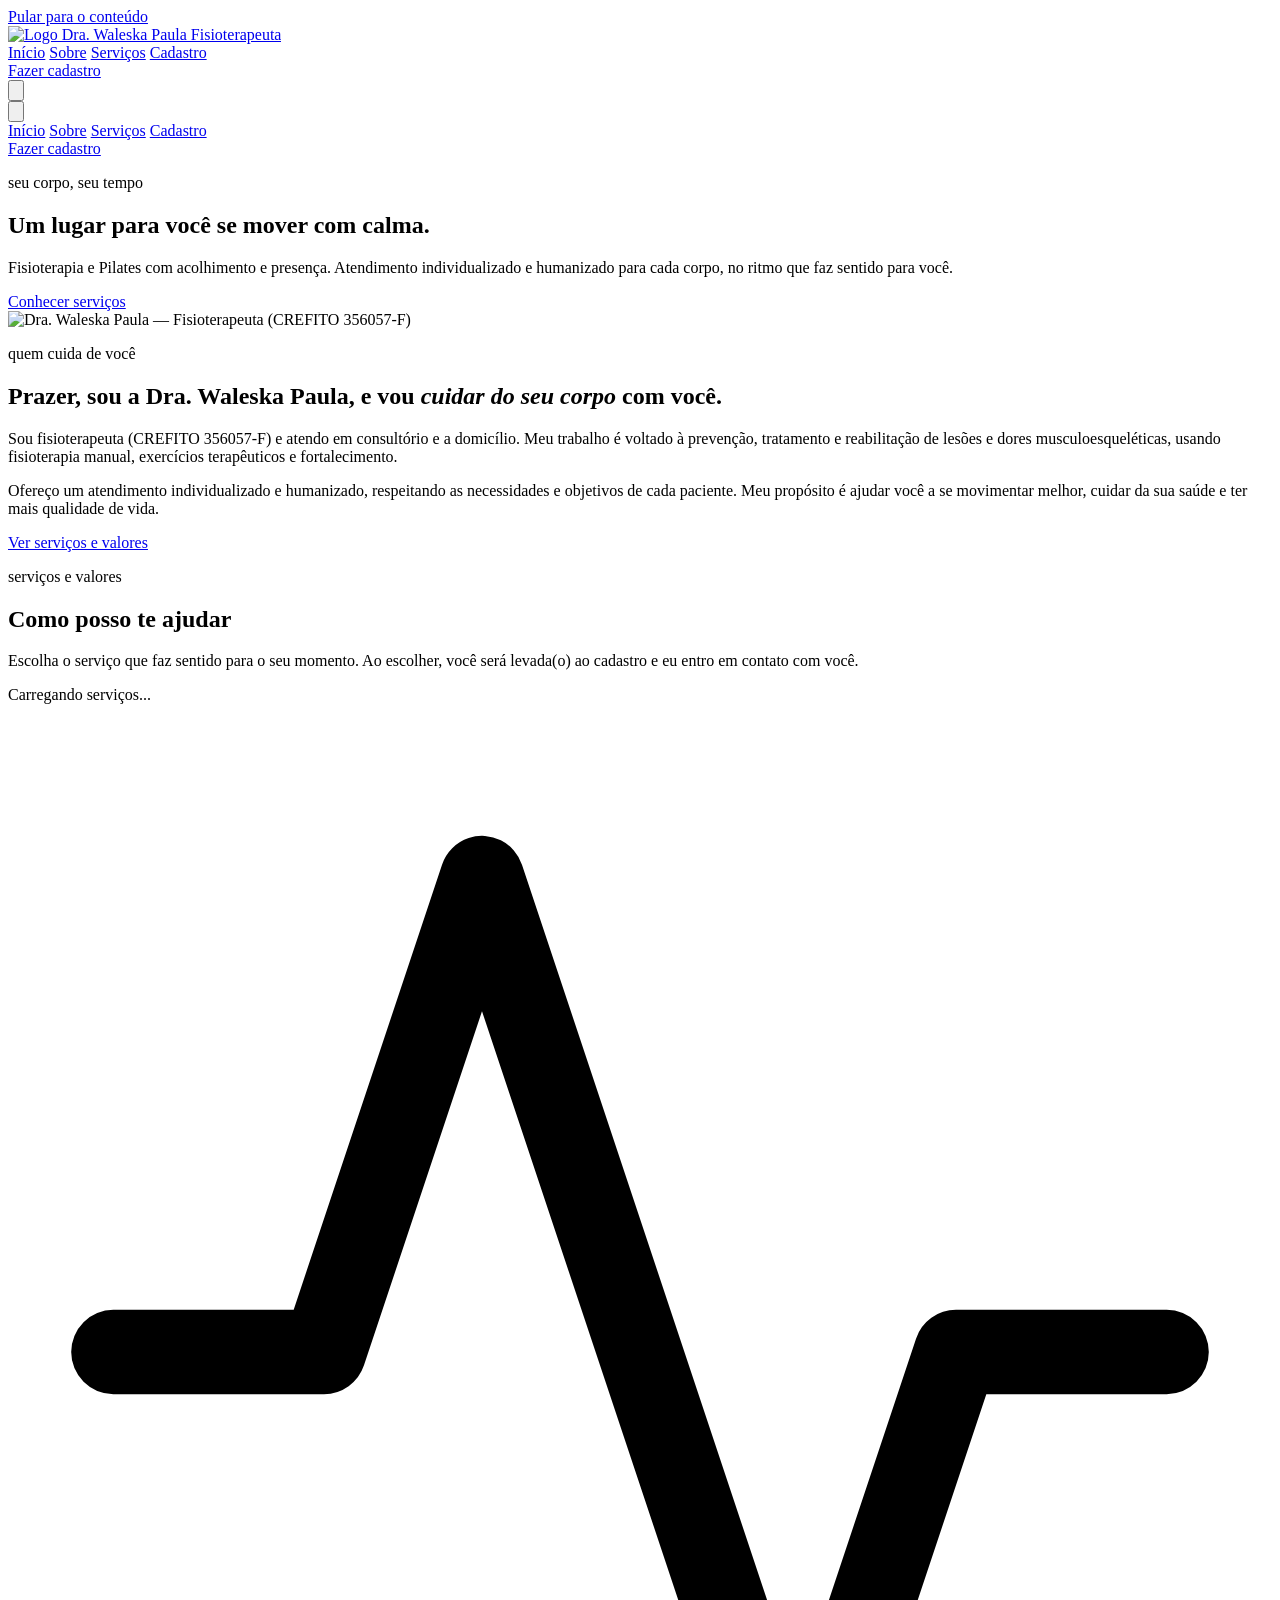
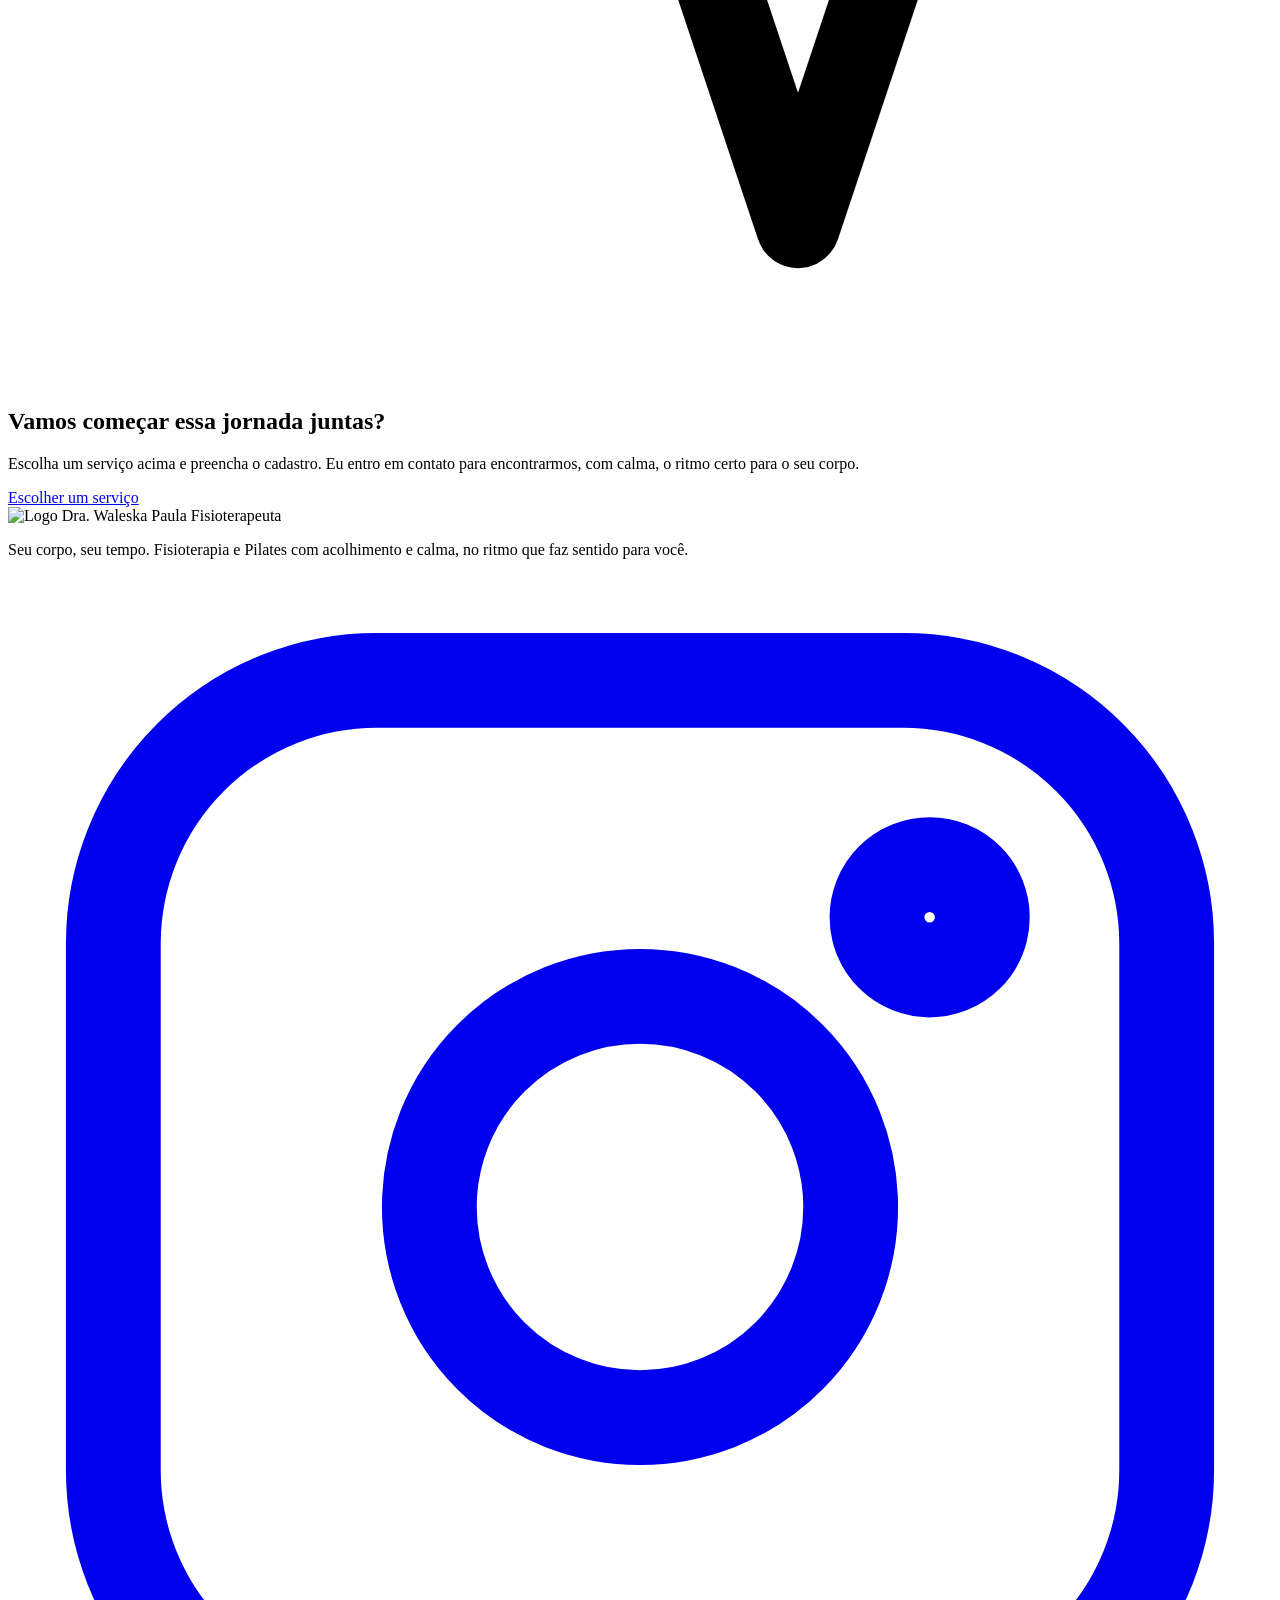
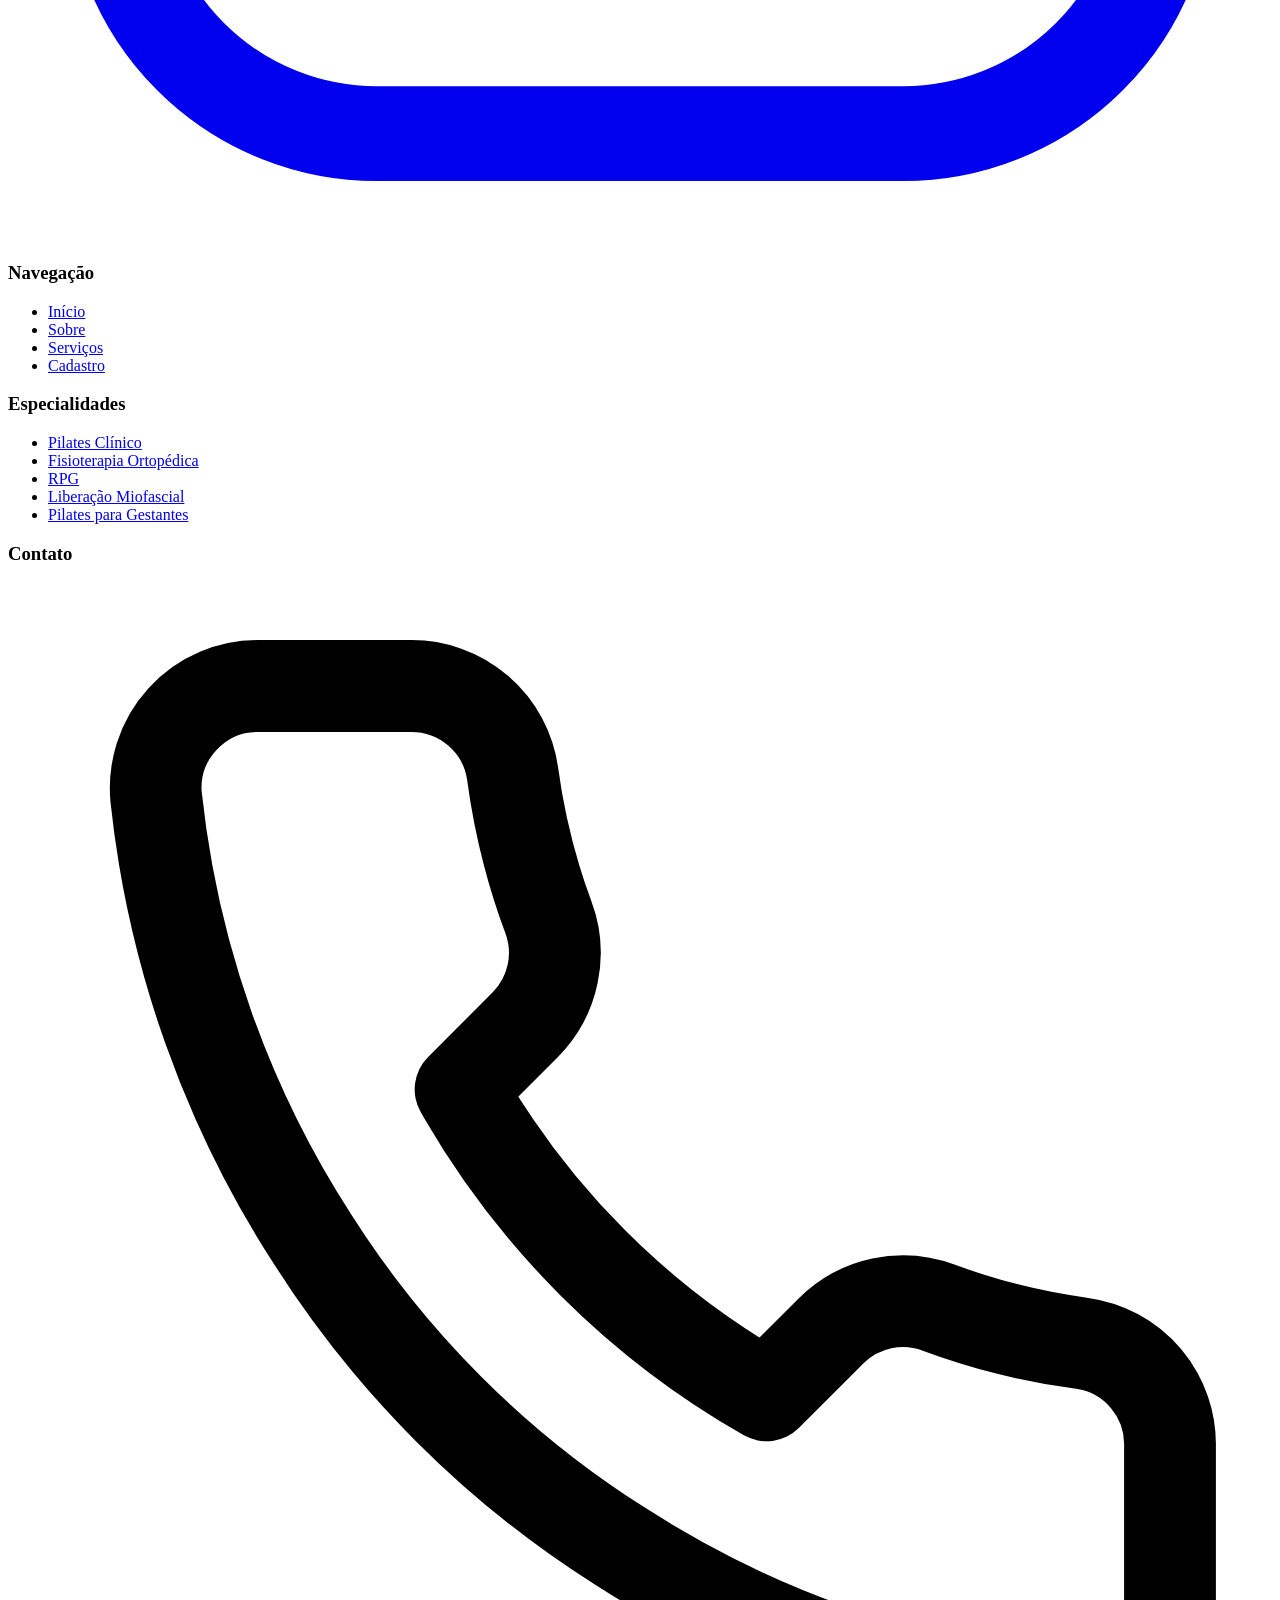
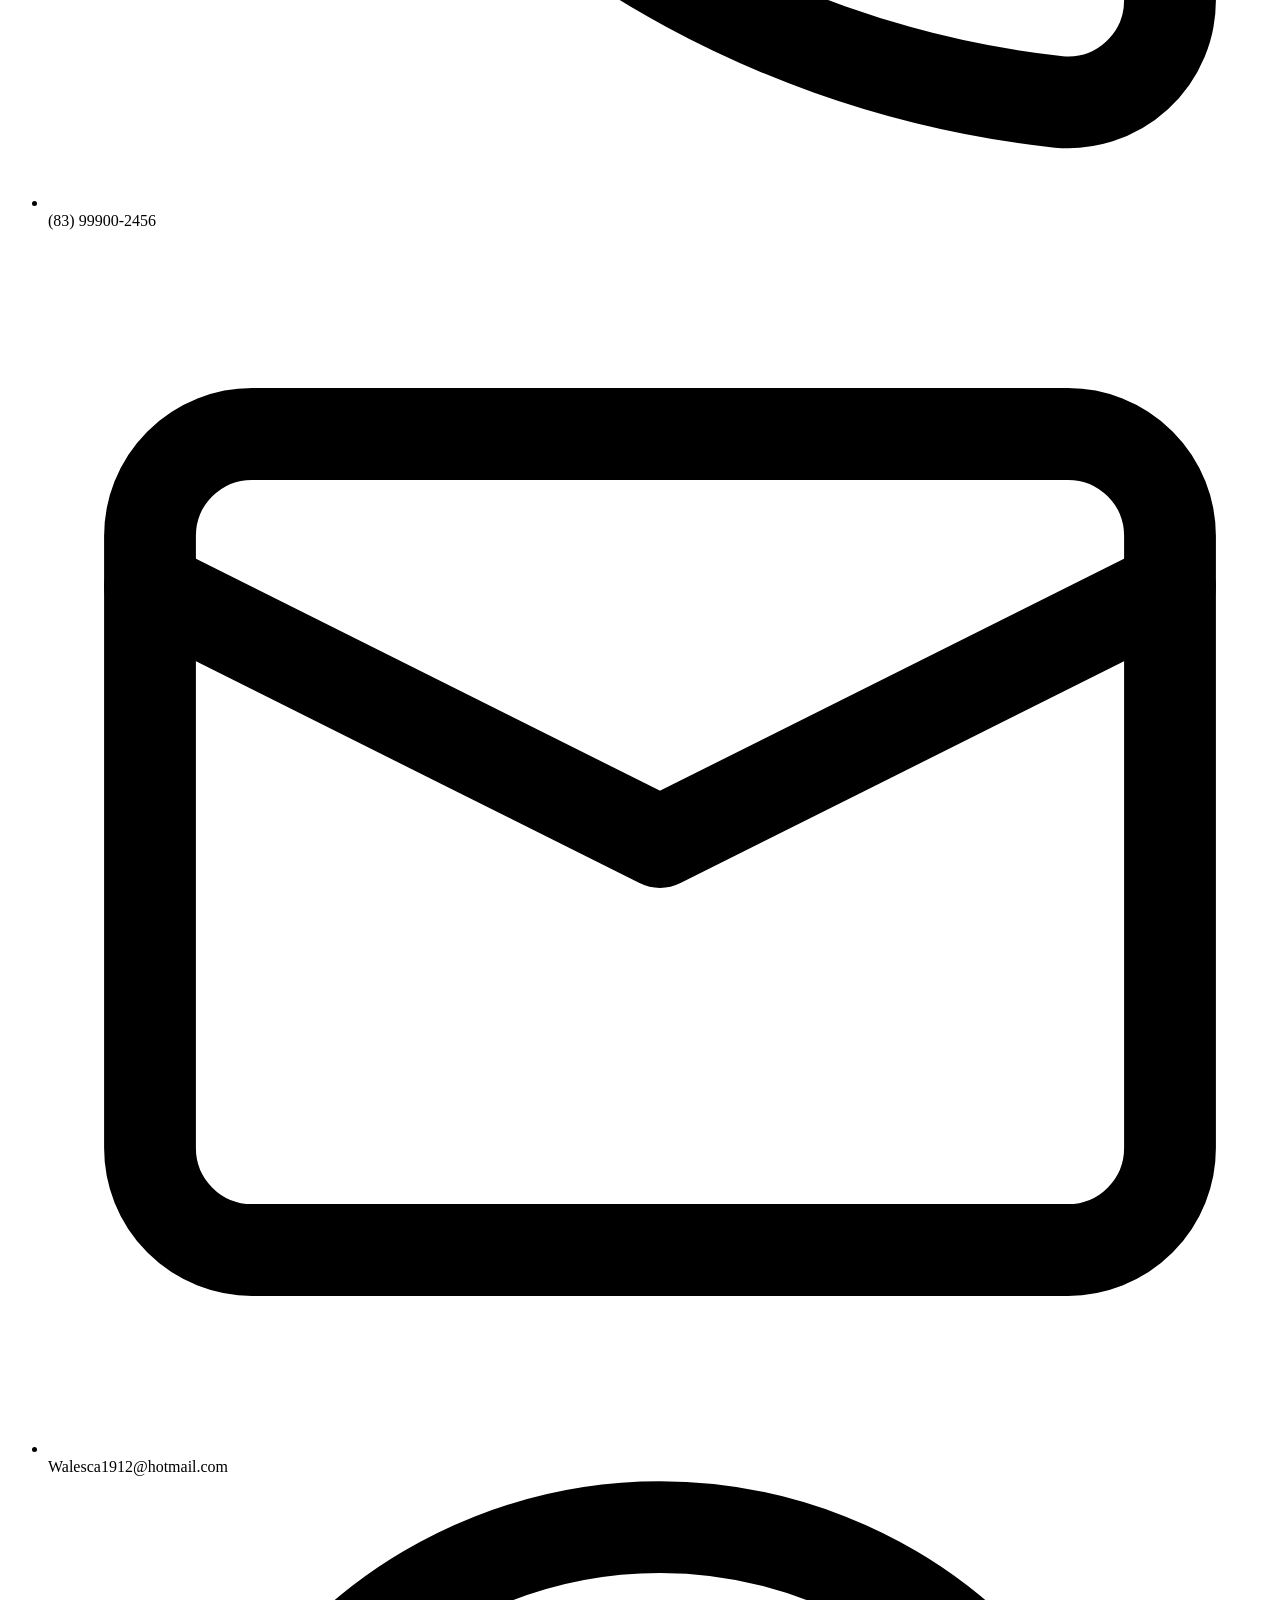
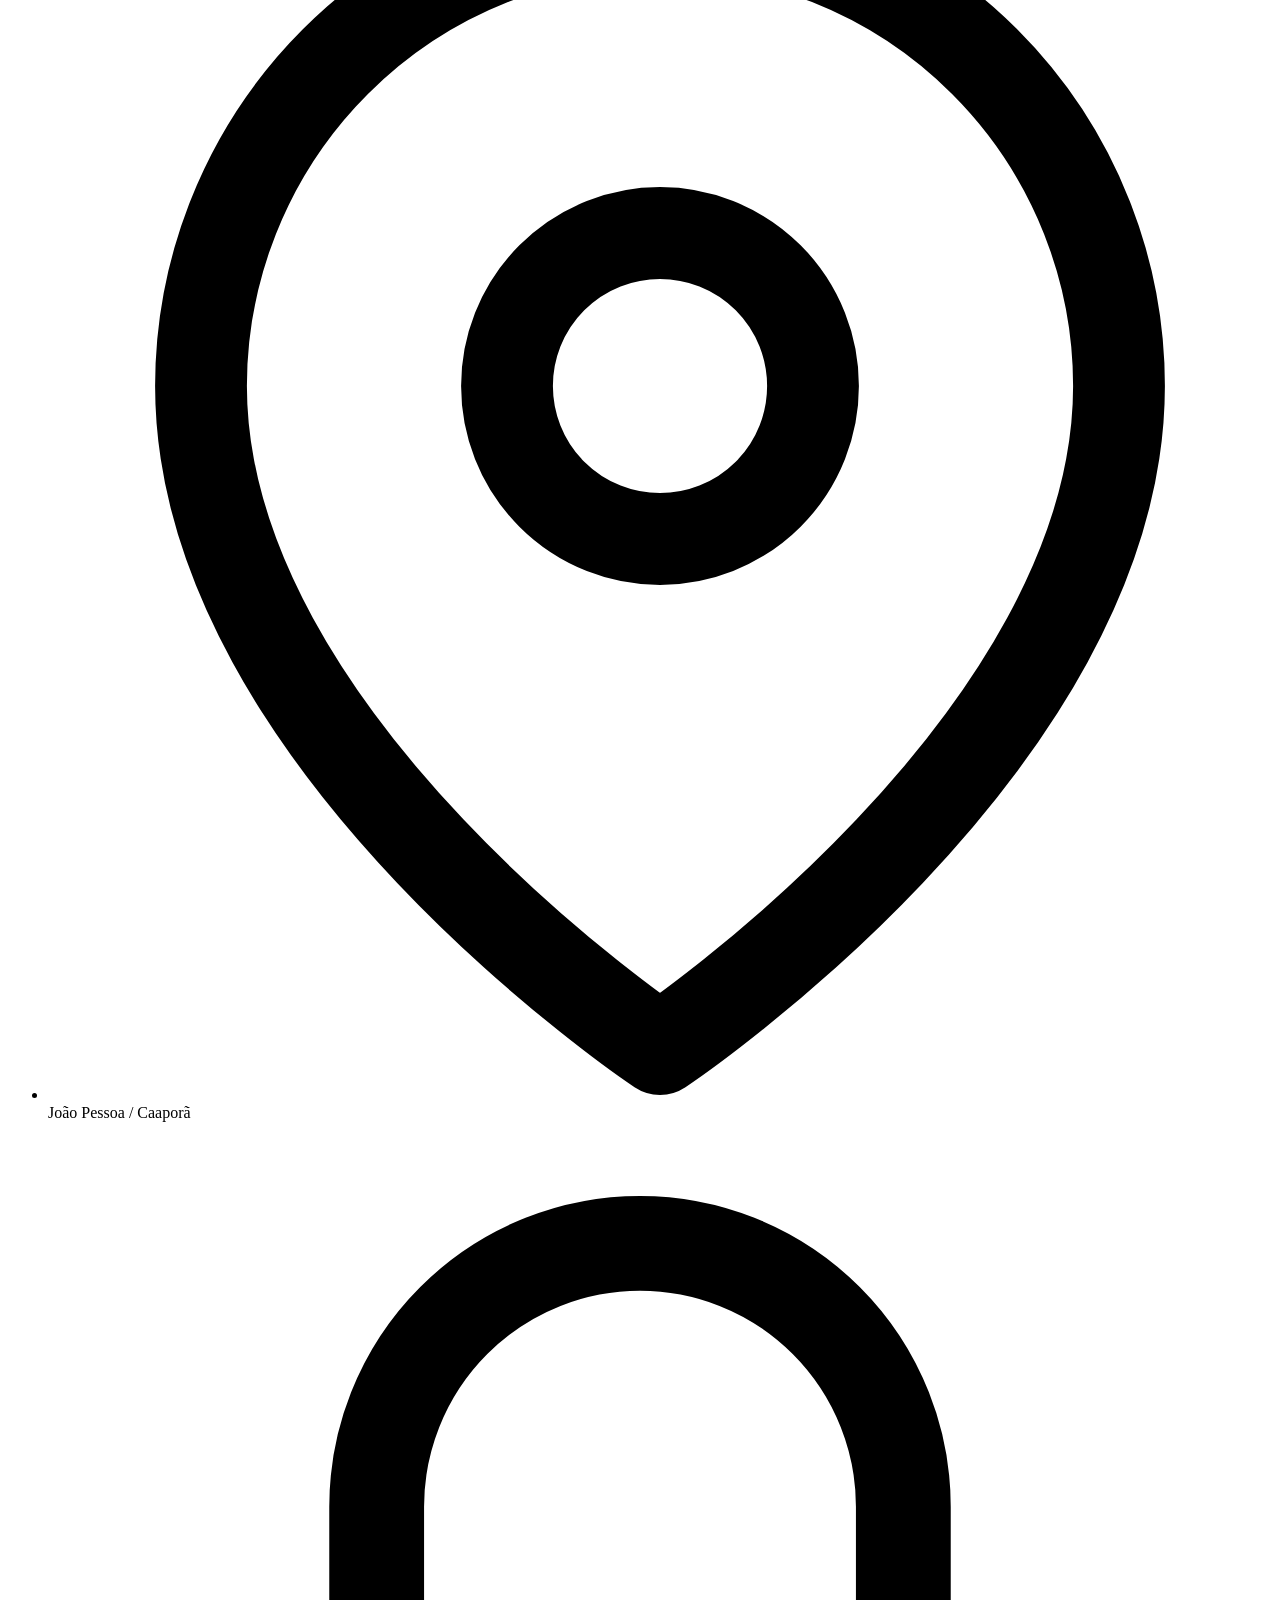
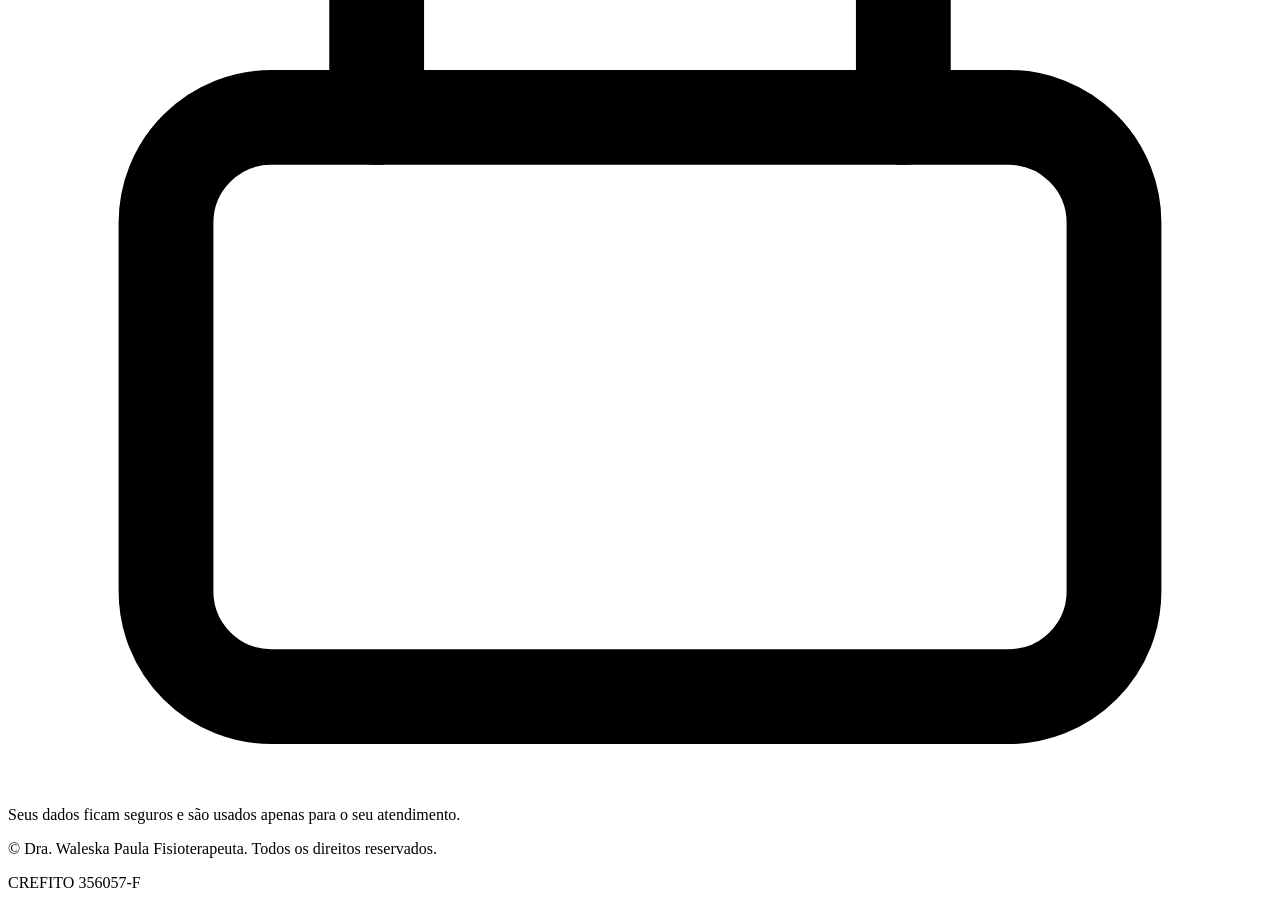
==== index.html @ e8bd50d7 "Add files via upload" ====
<!DOCTYPE html>
<html lang="pt-BR">
<head>
  <meta charset="UTF-8">
  <meta name="viewport" content="width=device-width, initial-scale=1.0">
  <title>Dra. Waleska Paula — Fisioterapia e Pilates</title>
  <meta name="description" content="Fisioterapia e Pilates com acolhimento e calma. Atendimento individualizado e humanizado com a Dra. Waleska Paula, fisioterapeuta (CREFITO 356057-F).">
  <link rel="icon" type="image/svg+xml" href="assets/favicon.svg">
  <link rel="preconnect" href="https://fonts.googleapis.com">
  <link rel="preconnect" href="https://fonts.gstatic.com" crossorigin>
  <link href="https://fonts.googleapis.com/css2?family=Fraunces:opsz,wght@9..144,300;9..144,400;9..144,500;9..144,600;9..144,700&family=DM+Sans:wght@300;400;500;600;700&display=swap" rel="stylesheet">
  <link rel="stylesheet" href="css/styles.css">
</head>
<body id="inicio">

  <a class="skip-link" href="#conteudo">Pular para o conteúdo</a>

  <header class="header" id="header">
    <div class="container header__inner">
      <a href="#inicio" class="header__logo" aria-label="Dra. Waleska Paula — página inicial">
        <img src="assets/logo-horizontal.png" alt="Logo Dra. Waleska Paula Fisioterapeuta" loading="eager">
      </a>

      <nav class="header__nav" aria-label="Navegação principal">
        <a class="header__link" href="#inicio">Início</a>
        <a class="header__link" href="#sobre">Sobre</a>
        <a class="header__link" href="#servicos">Serviços</a>
        <a class="header__link" href="#cadastro">Cadastro</a>
      </nav>

      <div class="header__cta">
        <a class="btn btn--accent btn--sm" href="#cadastro">Fazer cadastro</a>
      </div>

      <button class="header__toggle" id="navToggle" aria-expanded="false" aria-controls="drawer" aria-label="Abrir menu">
        <svg viewBox="0 0 24 24" fill="none" stroke="currentColor" stroke-width="2" stroke-linecap="round" aria-hidden="true"><path d="M4 7h16M4 12h16M4 17h16"/></svg>
      </button>
    </div>
  </header>

  <div class="drawer__backdrop" id="drawerBackdrop" aria-hidden="true"></div>
  <aside class="drawer" id="drawer" aria-hidden="true" aria-label="Menu">
    <button class="drawer__close" id="drawerClose" aria-label="Fechar menu">
      <svg viewBox="0 0 24 24" fill="none" stroke="currentColor" stroke-width="2" stroke-linecap="round" aria-hidden="true"><path d="M18 6 6 18M6 6l12 12"/></svg>
    </button>
    <nav class="drawer__nav" aria-label="Menu mobile">
      <a class="drawer__link" href="#inicio">Início</a>
      <a class="drawer__link" href="#sobre">Sobre</a>
      <a class="drawer__link" href="#servicos">Serviços</a>
      <a class="drawer__link" href="#cadastro">Cadastro</a>
    </nav>
    <div class="drawer__cta">
      <a class="btn btn--accent btn--full" href="#cadastro">Fazer cadastro</a>
    </div>
  </aside>

  <main id="conteudo">

    <!-- ============================================================
         HOME
         ============================================================ -->
    <div class="view" id="view-home">

      <section class="hero-mini">
        <span class="hero-mini__dot" aria-hidden="true"></span>
        <div class="hero-mini__inner reveal">
          <p class="hero-mini__eyebrow">seu corpo, seu tempo</p>
          <h1 class="hero-mini__title">Um lugar para você se mover com calma.</h1>
          <p class="hero-mini__text">
            Fisioterapia e Pilates com acolhimento e presença. Atendimento
            individualizado e humanizado para cada corpo, no ritmo que faz
            sentido para você.
          </p>
          <div class="hero-mini__actions">
            <a class="btn btn--accent btn--lg" href="#servicos">Conhecer serviços</a>
          </div>
        </div>
      </section>

      <section class="presentation" id="sobre" aria-labelledby="sobre-titulo">
        <div class="presentation__inner">
          <div class="presentation__photo reveal">
            <img src="assets/dra-waleska.png" alt="Dra. Waleska Paula — Fisioterapeuta (CREFITO 356057-F)" width="1024" height="1536" loading="lazy">
          </div>
          <div class="presentation__content reveal reveal--delay">
            <p class="presentation__eyebrow">quem cuida de você</p>
            <h2 class="presentation__title" id="sobre-titulo">
              Prazer, sou a Dra. Waleska Paula, e vou <em>cuidar do seu corpo</em> com você.
            </h2>
            <div class="presentation__text">
              <p>
                Sou fisioterapeuta (CREFITO 356057-F) e atendo em consultório e a
                domicílio. Meu trabalho é voltado à prevenção, tratamento e
                reabilitação de lesões e dores musculoesqueléticas, usando
                fisioterapia manual, exercícios terapêuticos e fortalecimento.
              </p>
              <p>
                Ofereço um atendimento individualizado e humanizado, respeitando
                as necessidades e objetivos de cada paciente. Meu propósito é
                ajudar você a se movimentar melhor, cuidar da sua saúde e ter
                mais qualidade de vida.
              </p>
            </div>
            <div class="presentation__actions">
              <a class="btn btn--primary" href="#servicos">Ver serviços e valores</a>
            </div>
          </div>
        </div>
      </section>

      <section class="services" id="servicos" aria-labelledby="servicos-titulo">
        <div class="services__inner">
          <div class="services__head reveal">
            <p class="services__eyebrow">serviços e valores</p>
            <h2 class="services__title" id="servicos-titulo">Como posso te ajudar</h2>
            <p class="services__sub">
              Escolha o serviço que faz sentido para o seu momento. Ao escolher,
              você será levada(o) ao cadastro e eu entro em contato com você.
            </p>
          </div>

          <div class="services__grid" id="servicesGrid">
            <p class="services__loading" id="servicesLoading" role="status">Carregando serviços...</p>
          </div>
        </div>
      </section>

      <section class="cta" aria-labelledby="cta-titulo">
        <div class="cta__inner reveal">
          <svg class="cta__icon" viewBox="0 0 24 24" fill="none" stroke="currentColor" stroke-width="1.6" stroke-linecap="round" stroke-linejoin="round" aria-hidden="true"><path d="M22 12h-4l-3 9L9 3l-3 9H2"/></svg>
          <h2 class="cta__title" id="cta-titulo">Vamos começar essa jornada juntas?</h2>
          <p class="cta__text">
            Escolha um serviço acima e preencha o cadastro. Eu entro em contato
            para encontrarmos, com calma, o ritmo certo para o seu corpo.
          </p>
          <div class="hero-mini__actions">
            <a class="btn btn--accent btn--lg" href="#servicos">Escolher um serviço</a>
          </div>
        </div>
      </section>

    </div>

    <!-- ============================================================
         CADASTRO
         ============================================================ -->
    <div class="view" id="view-cadastro" hidden>

      <section class="split" id="cadastro" aria-label="Cadastro">

        <div class="panel">
          <span class="panel__ring" aria-hidden="true"></span>
          <span class="panel__blob" aria-hidden="true"></span>
          <span class="panel__dot panel__dot--accent" aria-hidden="true"></span>
          <span class="panel__dot panel__dot--soft" aria-hidden="true"></span>

          <a href="#inicio" class="panel__logo" aria-label="Voltar para a página inicial">
            <img src="assets/logo-horizontal.png" alt="Logo Dra. Waleska Paula Fisioterapeuta" loading="lazy">
          </a>

          <div class="panel__body">
            <p class="panel__eyebrow">primeiro passo</p>
            <h2 class="panel__title">Um lugar para você <em>se mover</em> com calma.</h2>
            <p class="panel__text">
              Conte um pouco sobre você. A gente encontra o ritmo e a companhia
              que fazem sentido para o seu corpo.
            </p>
          </div>

          <div class="panel__privacy">
            <span class="panel__privacy-icon">
              <svg viewBox="0 0 24 24" fill="none" stroke="currentColor" stroke-width="1.8" stroke-linecap="round" stroke-linejoin="round" aria-hidden="true"><rect x="3" y="11" width="18" height="11" rx="2"/><path d="M7 11V7a5 5 0 0 1 10 0v4"/></svg>
            </span>
            <p>
              Seus dados ficam seguros e são usados apenas para cuidar do seu
              atendimento.
            </p>
          </div>
        </div>

        <div class="form-side">
          <div class="form-side__inner">

            <div class="cadastro" id="cadastroFormWrap">

              <form class="cadastro__form" id="cadastroForm" novalidate>
                <div class="form-head">
                  <p class="form-eyebrow">cadastro</p>
                  <h2 class="form-title">Vamos nos conhecer?</h2>
                </div>

                <div class="service-pick">
                  <div>
                    <span class="service-pick__label">Serviço escolhido</span>
                    <span class="service-pick__name" id="servicePickName">Nenhum serviço selecionado</span>
                  </div>
                  <a class="service-pick__change" href="#servicos">trocar</a>
                </div>

                <input type="hidden" id="servicoId" name="servico_id">

                <div class="step-card" role="group" aria-labelledby="step1-titulo">
                  <div class="step-head">
                    <span class="step-num">01</span>
                    <span>
                      <span class="step-title" id="step1-titulo">Sobre você</span>
                      <span class="step-sub">Como podemos te chamar?</span>
                    </span>
                  </div>

                  <div class="field">
                    <label class="field__label" for="nome">Nome completo</label>
                    <input class="input" type="text" id="nome" name="nome" placeholder="Como podemos te chamar?" required autocomplete="name">
                    <span class="field__error" id="nome-error"></span>
                  </div>

                  <div class="field__row">
                    <div class="field">
                      <label class="field__label" for="nascimento">Data de nascimento</label>
                      <input class="input" type="date" id="nascimento" name="nascimento" required>
                      <span class="field__error" id="nascimento-error"></span>
                    </div>
                    <div class="field">
                      <label class="field__label" for="telefone">Telefone</label>
                      <input class="input" type="tel" id="telefone" name="telefone" placeholder="(00) 00000-0000" required autocomplete="tel">
                      <span class="field__error" id="telefone-error"></span>
                    </div>
                  </div>
                </div>

                <div class="step-card" role="group" aria-labelledby="step2-titulo">
                  <div class="step-head">
                    <span class="step-num step-num--accent">02</span>
                    <span>
                      <span class="step-title" id="step2-titulo">Seu ritmo</span>
                      <span class="step-sub">Quando você gostaria de praticar?</span>
                    </span>
                  </div>

                  <div class="field">
                    <span class="field__label" id="dias-label">Dias disponíveis <small>selecione quantos quiser</small></span>
                    <div class="chips" role="group" aria-labelledby="dias-label" id="chipsDias"></div>
                    <span class="field__error" id="dias-error"></span>
                  </div>

                  <div class="field">
                    <span class="field__label" id="frequencia-label">Frequência desejada</span>
                    <div class="chips" role="group" aria-labelledby="frequencia-label" id="chipsFrequencia"></div>
                    <span class="field__error" id="frequencia-error"></span>
                  </div>
                </div>

                <div class="step-card" role="group" aria-labelledby="step3-titulo">
                  <div class="step-head">
                    <span class="step-num step-num--accent">03</span>
                    <span>
                      <span class="step-title" id="step3-titulo">O que te trouxe?</span>
                      <span class="step-sub">Não existe resposta certa.</span>
                    </span>
                  </div>

                  <div class="field">
                    <span class="field__label" id="motivos-label">Principais motivos <small>selecione quantos quiser</small></span>
                    <div class="chips" role="group" aria-labelledby="motivos-label" id="chipsMotivos"></div>
                    <span class="field__error" id="motivos-error"></span>
                  </div>
                </div>

                <button class="btn btn--accent btn--full" type="submit" id="cadastroSubmit">
                  <span class="btn__shimmer" aria-hidden="true"></span>
                  <span>Quero começar</span>
                </button>
                <p class="form-status" id="cadastroStatus" role="status" aria-live="polite"></p>
              </form>

              <div class="success" id="cadastroSuccess" hidden>
                <div class="success__card">
                  <span class="success__icon" aria-hidden="true">
                    <svg viewBox="0 0 24 24" fill="none" stroke="currentColor" stroke-width="2.2" stroke-linecap="round" stroke-linejoin="round"><path d="M20 6 9 17l-5-5"/></svg>
                  </span>
                  <h3 class="success__title">Tudo certo!</h3>
                  <p class="success__text" id="cadastroSuccessText"></p>
                  <button class="btn btn--primary btn--full" type="button" id="cadastroReset">Fazer novo cadastro</button>
                </div>
              </div>

            </div>

          </div>
        </div>

      </section>

    </div>

  </main>

  <footer class="footer">
    <div class="footer__grid">
      <div class="footer__brand">
        <div class="footer__logo">
          <img src="assets/logo-horizontal.png" alt="Logo Dra. Waleska Paula Fisioterapeuta" loading="lazy">
        </div>
        <p class="footer__tagline">
          Seu corpo, seu tempo. Fisioterapia e Pilates com acolhimento e calma,
          no ritmo que faz sentido para você.
        </p>
        <div class="footer__social">
          <a class="footer__social-link" href="https://instagram.com/fisio_waleskapaula" target="_blank" rel="noopener" aria-label="Instagram">
            <svg viewBox="0 0 24 24" fill="none" stroke="currentColor" stroke-width="1.8" stroke-linecap="round" stroke-linejoin="round" aria-hidden="true"><rect x="2" y="2" width="20" height="20" rx="5"/><circle cx="12" cy="12" r="4"/><circle cx="17.5" cy="6.5" r="1"/></svg>
          </a>
        </div>
      </div>

      <nav class="footer__col" aria-label="Navegação">
        <h3 class="footer__title">Navegação</h3>
        <ul class="footer__list">
          <li><a class="footer__link" href="#inicio">Início</a></li>
          <li><a class="footer__link" href="#sobre">Sobre</a></li>
          <li><a class="footer__link" href="#servicos">Serviços</a></li>
          <li><a class="footer__link" href="#cadastro">Cadastro</a></li>
        </ul>
      </nav>

      <nav class="footer__col" aria-label="Especialidades">
        <h3 class="footer__title">Especialidades</h3>
        <ul class="footer__list">
          <li><a class="footer__link" href="#servicos">Pilates Clínico</a></li>
          <li><a class="footer__link" href="#servicos">Fisioterapia Ortopédica</a></li>
          <li><a class="footer__link" href="#servicos">RPG</a></li>
          <li><a class="footer__link" href="#servicos">Liberação Miofascial</a></li>
          <li><a class="footer__link" href="#servicos">Pilates para Gestantes</a></li>
        </ul>
      </nav>

      <div class="footer__col">
        <h3 class="footer__title">Contato</h3>
        <ul class="footer__list">
          <li class="footer__contact">
            <svg viewBox="0 0 24 24" fill="none" stroke="currentColor" stroke-width="1.8" stroke-linecap="round" stroke-linejoin="round" aria-hidden="true"><path d="M22 16.92v3a2 2 0 0 1-2.18 2 19.79 19.79 0 0 1-8.63-3.07 19.5 19.5 0 0 1-6-6 19.79 19.79 0 0 1-3.07-8.67A2 2 0 0 1 4.11 2h3a2 2 0 0 1 2 1.72c.13.96.36 1.9.7 2.81a2 2 0 0 1-.45 2.11L8.09 9.91a16 16 0 0 0 6 6l1.27-1.27a2 2 0 0 1 2.11-.45c.91.34 1.85.57 2.81.7A2 2 0 0 1 22 16.92z"/></svg>
            (83) 99900-2456
          </li>
          <li class="footer__contact">
            <svg viewBox="0 0 24 24" fill="none" stroke="currentColor" stroke-width="1.8" stroke-linecap="round" stroke-linejoin="round" aria-hidden="true"><rect x="2" y="4" width="20" height="16" rx="2"/><path d="m22 7-10 5L2 7"/></svg>
            Walesca1912@hotmail.com
          </li>
          <li class="footer__contact">
            <svg viewBox="0 0 24 24" fill="none" stroke="currentColor" stroke-width="1.8" stroke-linecap="round" stroke-linejoin="round" aria-hidden="true"><path d="M21 10c0 7-9 13-9 13s-9-6-9-13a9 9 0 0 1 18 0z"/><circle cx="12" cy="10" r="3"/></svg>
            João Pessoa / Caaporã
          </li>
        </ul>
        <p class="footer__privacy" style="margin-top:16px;">
          <svg viewBox="0 0 24 24" fill="none" stroke="currentColor" stroke-width="1.8" stroke-linecap="round" stroke-linejoin="round" aria-hidden="true"><rect x="3" y="11" width="18" height="11" rx="2"/><path d="M7 11V7a5 5 0 0 1 10 0v4"/></svg>
          <span>Seus dados ficam seguros e são usados apenas para o seu atendimento.</span>
        </p>
      </div>
    </div>

    <div class="footer__bottom">
      <div class="footer__bottom-inner">
        <p>© <span id="anoAtual"></span> Dra. Waleska Paula Fisioterapeuta. Todos os direitos reservados.</p>
        <div class="footer__legal">
          <span>CREFITO 356057-F</span>
        </div>
      </div>
    </div>
  </footer>

  <script src="js/main.js"></script>
</body>
</html>
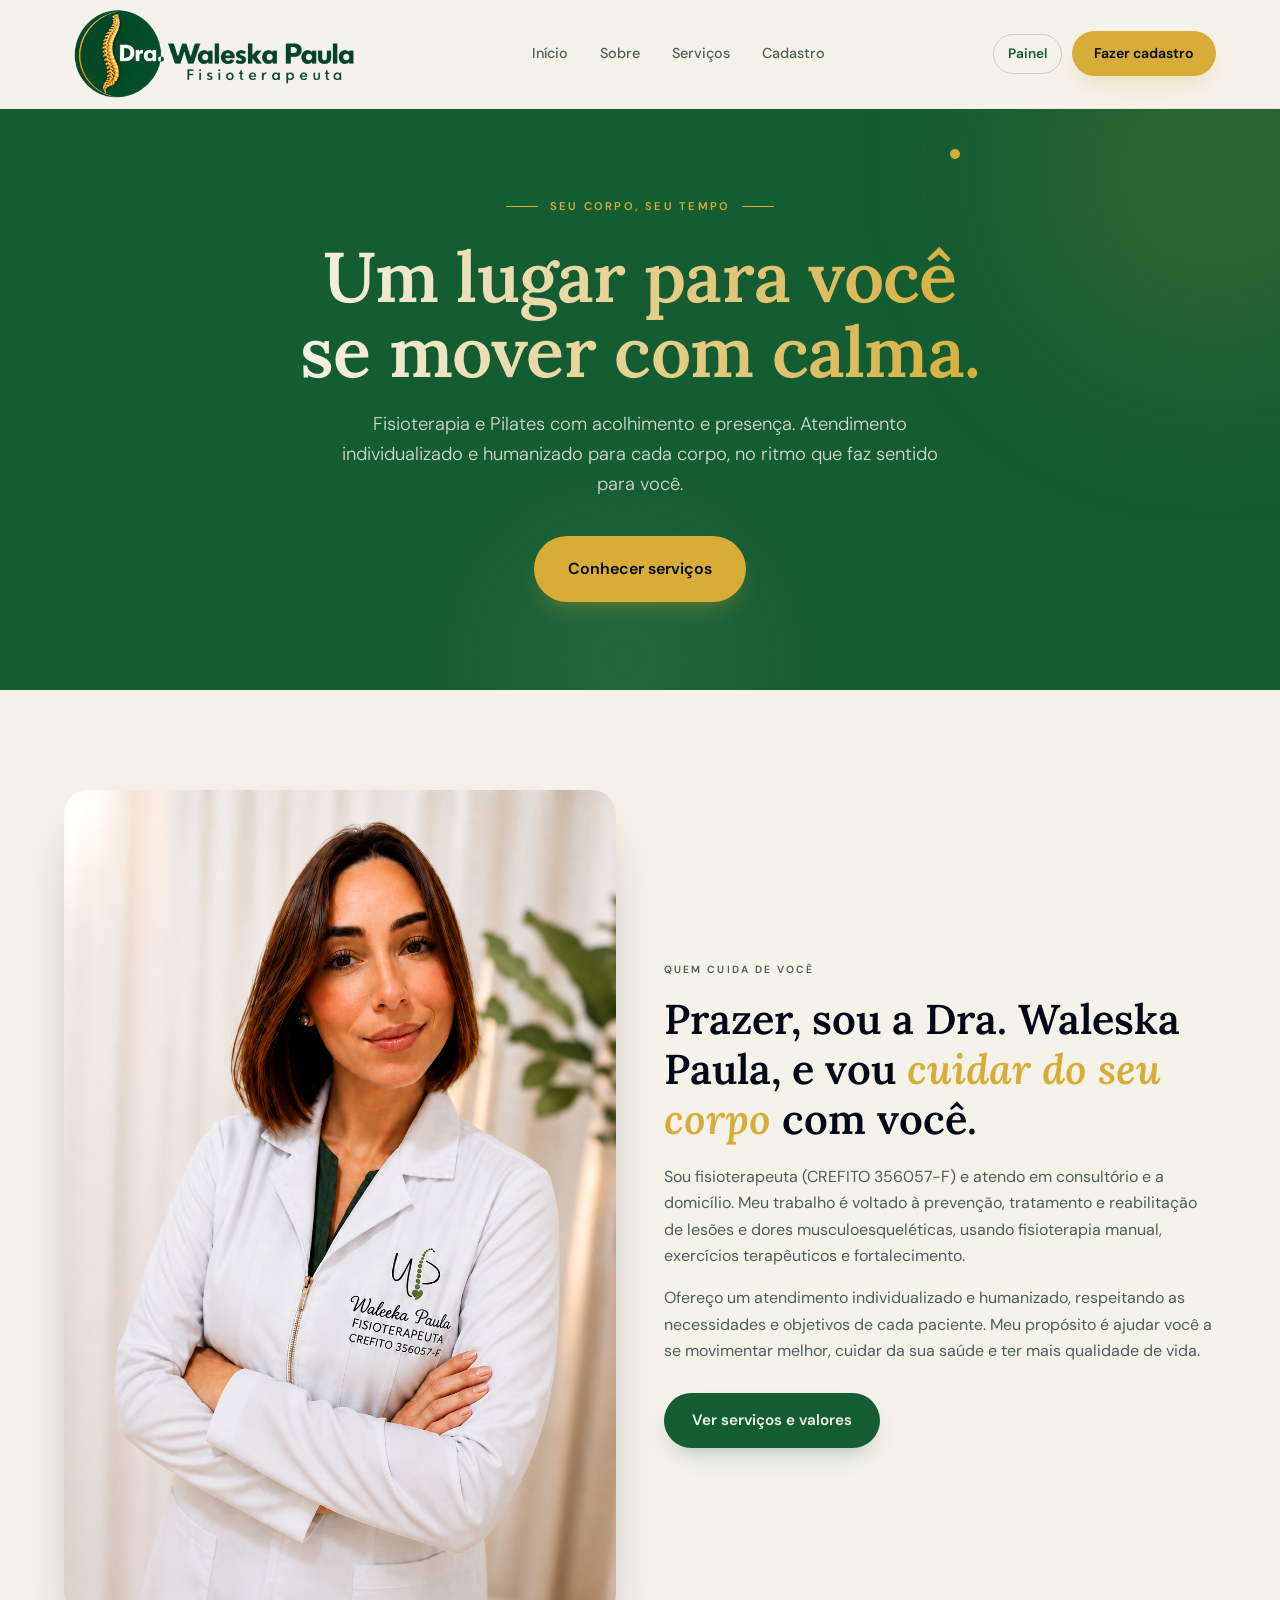
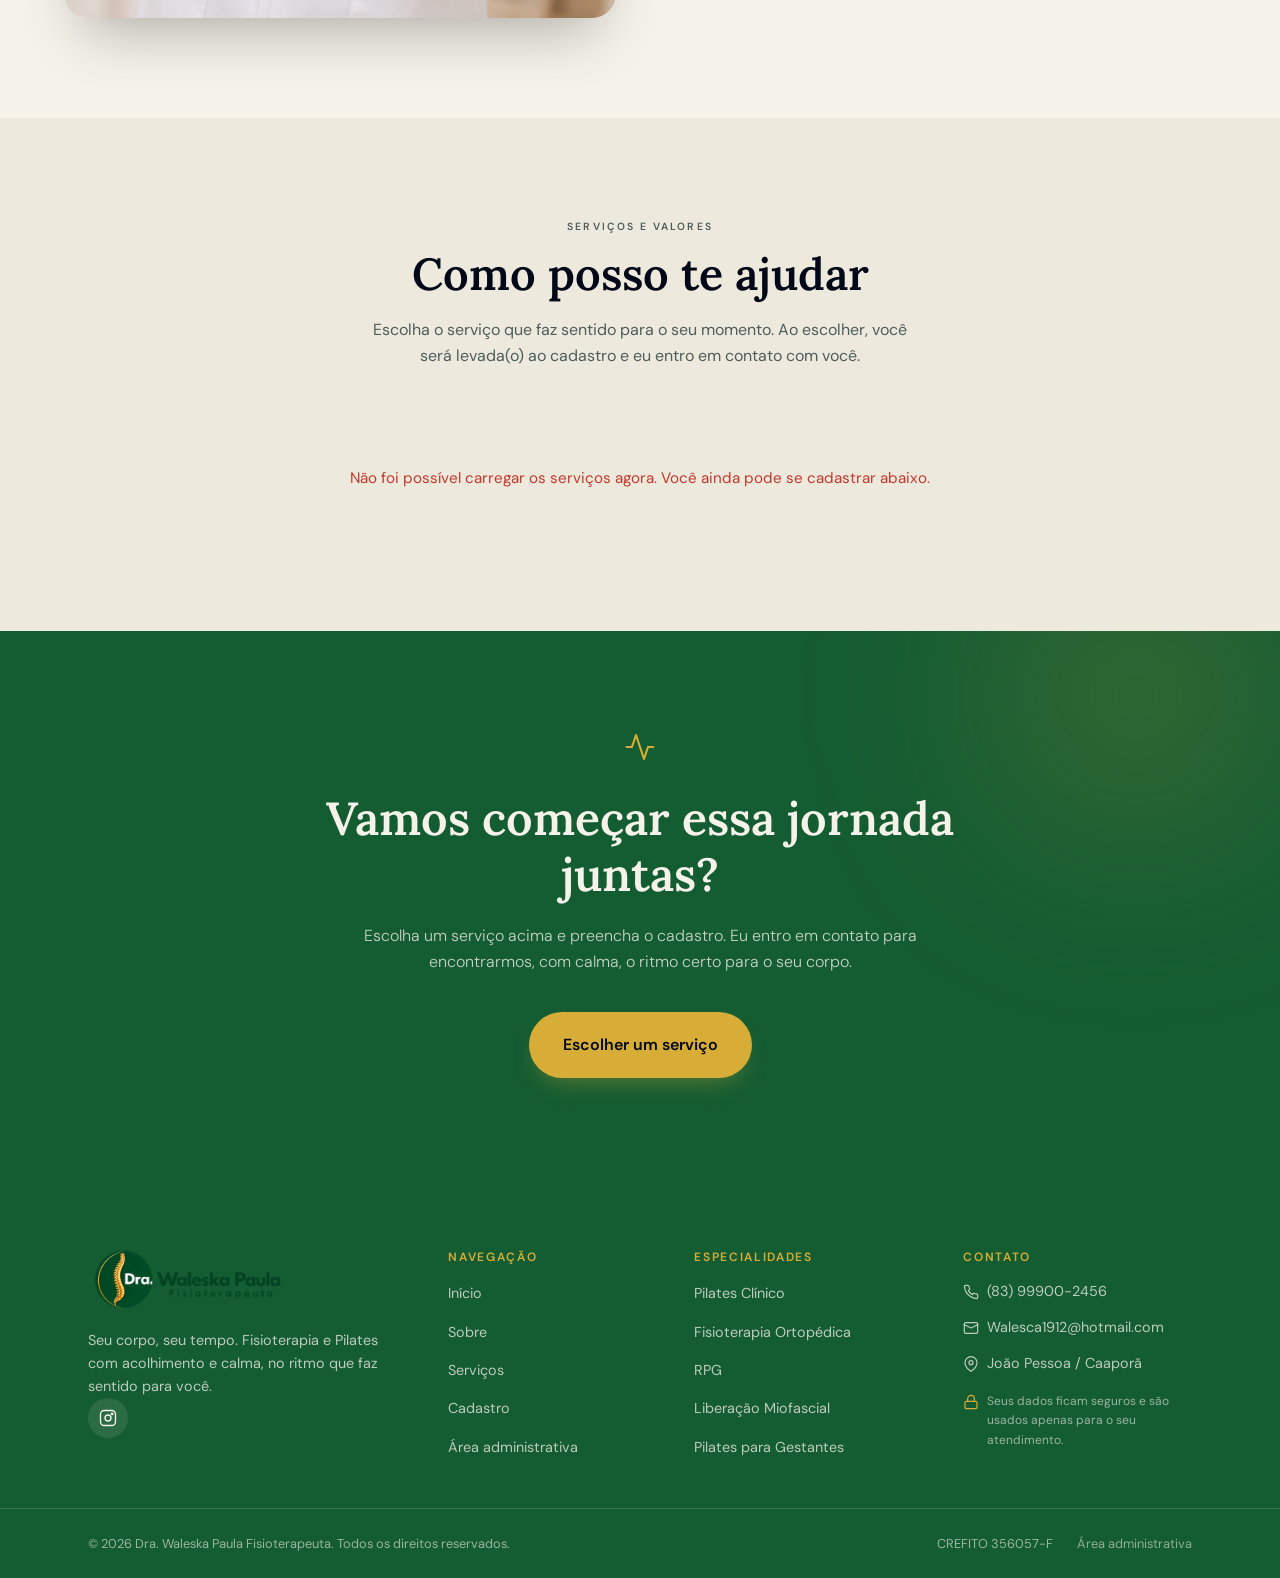
==== commit 0a0e88de: "feat: painel clínico completo com financeiro, duplas e prontuário Conecta cadastro, agenda, pagament" ====
--- a/index.html
+++ b/index.html
@@ -8,7 +8,7 @@
   <link rel="icon" type="image/svg+xml" href="assets/favicon.svg">
   <link rel="preconnect" href="https://fonts.googleapis.com">
   <link rel="preconnect" href="https://fonts.gstatic.com" crossorigin>
-  <link href="https://fonts.googleapis.com/css2?family=Fraunces:opsz,wght@9..144,300;9..144,400;9..144,500;9..144,600;9..144,700&family=DM+Sans:wght@300;400;500;600;700&display=swap" rel="stylesheet">
+  <link href="https://fonts.googleapis.com/css2?family=Lora:ital,wght@0,400;0,500;0,600;0,700;1,400;1,500;1,600;1,700&family=DM+Sans:wght@300;400;500;600;700&display=swap" rel="stylesheet">
   <link rel="stylesheet" href="css/styles.css">
 </head>
 <body id="inicio">
@@ -29,7 +29,8 @@
       </nav>
 
       <div class="header__cta">
-        <a class="btn btn--accent btn--sm" href="#cadastro">Fazer cadastro</a>
+        <a class="header__admin" href="/admin">Painel</a>
+        <a class="btn btn--accent btn--sm header__cadastro" href="#cadastro">Fazer cadastro</a>
       </div>
 
       <button class="header__toggle" id="navToggle" aria-expanded="false" aria-controls="drawer" aria-label="Abrir menu">
@@ -48,8 +49,10 @@
       <a class="drawer__link" href="#sobre">Sobre</a>
       <a class="drawer__link" href="#servicos">Serviços</a>
       <a class="drawer__link" href="#cadastro">Cadastro</a>
+      <a class="drawer__link" href="/admin">Painel administrativo</a>
     </nav>
     <div class="drawer__cta">
+      <a class="btn btn--outline btn--full" href="/admin">Acessar painel</a>
       <a class="btn btn--accent btn--full" href="#cadastro">Fazer cadastro</a>
     </div>
   </aside>
@@ -266,12 +269,31 @@
                   </div>
                 </div>
 
+                <div class="step-card" role="group" aria-labelledby="step4-titulo">
+                  <div class="step-head">
+                    <span class="step-num">04</span>
+                    <span>
+                      <span class="step-title" id="step4-titulo">Pagamento</span>
+                      <span class="step-sub">Como prefere quitar o atendimento?</span>
+                    </span>
+                  </div>
+                  <div class="field">
+                    <span class="field__label" id="pagamento-label">Como deseja realizar o pagamento?</span>
+                    <div class="chips" role="radiogroup" aria-labelledby="pagamento-label" id="chipsPagamento">
+                      <button type="button" class="chip" data-pagamento="Pix" aria-pressed="false">Pix</button>
+                      <button type="button" class="chip" data-pagamento="Dinheiro" aria-pressed="false">Dinheiro</button>
+                    </div>
+                    <span class="field__error" id="pagamento-error"></span>
+                  </div>
+                </div>
+
                 <button class="btn btn--accent btn--full" type="submit" id="cadastroSubmit">
                   <span class="btn__shimmer" aria-hidden="true"></span>
                   <span>Quero começar</span>
                 </button>
                 <p class="form-status" id="cadastroStatus" role="status" aria-live="polite"></p>
               </form>
+            </div>
 
               <div class="success" id="cadastroSuccess" hidden>
                 <div class="success__card">
@@ -284,8 +306,6 @@
                 </div>
               </div>
 
-            </div>
-
           </div>
         </div>
 
@@ -319,6 +339,7 @@
           <li><a class="footer__link" href="#sobre">Sobre</a></li>
           <li><a class="footer__link" href="#servicos">Serviços</a></li>
           <li><a class="footer__link" href="#cadastro">Cadastro</a></li>
+          <li><a class="footer__link" href="/admin">Área administrativa</a></li>
         </ul>
       </nav>
 
@@ -361,6 +382,7 @@
         <p>© <span id="anoAtual"></span> Dra. Waleska Paula Fisioterapeuta. Todos os direitos reservados.</p>
         <div class="footer__legal">
           <span>CREFITO 356057-F</span>
+          <a class="footer__admin" href="/admin">Área administrativa</a>
         </div>
       </div>
     </div>
--- a/css/styles.css
+++ b/css/styles.css
@@ -0,0 +1,1703 @@
+:root {
+  --primary: hsl(145 64.3% 22%);
+  --primary-foreground: hsl(43.6 35.5% 93.9%);
+  --accent: hsl(44.2 66.7% 52.9%);
+  --accent-foreground: hsl(222.2 84% 4.9%);
+  --background: hsl(43.6 35.5% 93.9%);
+  --foreground: hsl(222.2 84% 4.9%);
+  --muted: hsl(42.4 33.3% 90%);
+  --muted-foreground: hsl(176.5 10.1% 33.1%);
+  --border: 40.9 22% 80.4%;
+  --card: hsl(43.6 35.5% 93.9%);
+  --secondary: hsl(210 100% 25.5%);
+  --secondary-foreground: hsl(210 40% 98%);
+  --ring: 44.2 66.7% 52.9%;
+  --radius: 2rem;
+  --font-heading: "Lora", Georgia, "Times New Roman", serif;
+  --font-body: "DM Sans", "Segoe UI", system-ui, -apple-system, sans-serif;
+  --shadow-sm: 0 1px 2px rgba(0, 0, 0, 0.04);
+  --shadow-md: 0 6px 16px -4px rgba(0, 0, 0, 0.12);
+  --shadow-lg: 0 24px 50px -12px rgba(0, 0, 0, 0.25);
+}
+*, *::before, *::after {
+  box-sizing: border-box;
+  margin: 0;
+  padding: 0;
+}
+html {
+  scroll-behavior: smooth;
+  scroll-padding-top: 120px;
+  -webkit-text-size-adjust: 100%;
+}
+body {
+  font-family: var(--font-body);
+  font-size: 1rem;
+  line-height: 1.65;
+  color: var(--foreground);
+  background: var(--background);
+  overflow-x: hidden;
+}
+img {
+  max-width: 100%;
+  height: auto;
+  display: block;
+}
+a {
+  color: inherit;
+  text-decoration: none;
+}
+ul {
+  list-style: none;
+}
+button {
+  font-family: inherit;
+  cursor: pointer;
+}
+h1, h2, h3, h4 {
+  font-family: var(--font-heading);
+  color: var(--foreground);
+  line-height: 1.2;
+  font-weight: 600;
+}
+:focus-visible {
+  outline: 3px solid hsl(var(--ring) / 0.55);
+  outline-offset: 2px;
+  border-radius: 8px;
+}
+.skip-link {
+  position: absolute;
+  top: -60px;
+  left: 16px;
+  z-index: 3000;
+  background: var(--primary);
+  color: var(--primary-foreground);
+  padding: 10px 18px;
+  border-radius: 10px;
+  font-weight: 600;
+  transition: top 0.2s ease;
+}
+.skip-link:focus {
+  top: 12px;
+}
+.icon {
+  width: 1.1em;
+  height: 1.1em;
+  flex-shrink: 0;
+  vertical-align: middle;
+}
+.container {
+  width: 100%;
+  max-width: 1200px;
+  margin: 0 auto;
+  padding: 0 24px;
+}
+.btn {
+  display: inline-flex;
+  align-items: center;
+  justify-content: center;
+  gap: 10px;
+  font-family: var(--font-body);
+  font-size: 0.95rem;
+  font-weight: 600;
+  padding: 15px 28px;
+  border-radius: 999px;
+  border: none;
+  transition: transform 0.2s ease, box-shadow 0.2s ease, background-color 0.2s ease, color 0.2s ease;
+  will-change: transform;
+}
+.btn:hover {
+  transform: translateY(-2px);
+}
+.btn--primary {
+  background: var(--primary);
+  color: var(--primary-foreground);
+  box-shadow: 0 12px 24px -10px hsl(145 64.3% 22% / 0.35);
+}
+.btn--primary:hover {
+  background: hsl(145 64.3% 22% / 0.9);
+}
+.btn--accent {
+  position: relative;
+  overflow: hidden;
+  background: var(--accent);
+  color: var(--accent-foreground);
+  box-shadow: 0 12px 24px -10px hsl(44.2 66.7% 52.9% / 0.4);
+}
+.btn--accent:hover {
+  background: hsl(44.2 66.7% 52.9% / 0.9);
+}
+.btn--accent .btn__shimmer {
+  position: absolute;
+  inset: 0;
+  background: linear-gradient(90deg, transparent, hsla(222, 84%, 5%, 0.1), transparent);
+  background-size: 200% 100%;
+  animation: shimmer 3s ease-in-out infinite;
+  pointer-events: none;
+}
+.btn--accent > :not(.btn__shimmer) {
+  position: relative;
+  z-index: 1;
+}
+.btn--outline {
+  background: transparent;
+  color: var(--primary-foreground);
+  border: 1px solid var(--primary-foreground);
+}
+.btn--outline:hover {
+  background: var(--primary-foreground);
+  color: var(--primary);
+}
+.btn--full {
+  width: 100%;
+}
+.btn--lg {
+  padding: 20px 34px;
+  font-size: 1rem;
+}
+.btn--sm {
+  padding: 11px 22px;
+  font-size: 0.88rem;
+}
+.header {
+  position: sticky;
+  top: 0;
+  z-index: 1000;
+  background: var(--background);
+  border-bottom: 1px solid hsl(var(--border) / 0.3);
+}
+.header__inner {
+  display: flex;
+  align-items: center;
+  justify-content: space-between;
+  min-height: 108px;
+  gap: 16px;
+}
+.header__logo {
+  width: 60%;
+  max-width: 300px;
+  aspect-ratio: 3.38 / 1;
+  overflow: hidden;
+  flex-shrink: 1;
+}
+.header__logo img {
+  width: 100%;
+  height: 100%;
+  object-fit: cover;
+  object-position: 0% 38%;
+}
+.header__nav {
+  display: flex;
+  align-items: center;
+  gap: 32px;
+}
+.header__cta {
+  display: flex;
+  align-items: center;
+  gap: 10px;
+  flex-shrink: 0;
+}
+.header__cta .btn {
+  white-space: nowrap;
+}
+.header__admin {
+  display: inline-flex;
+  align-items: center;
+  font-size: 0.85rem;
+  font-weight: 600;
+  color: var(--primary);
+  padding: 8px 14px;
+  border-radius: 999px;
+  border: 1px solid hsl(145 64.3% 22% / 0.22);
+  white-space: nowrap;
+  flex-shrink: 0;
+}
+.header__admin:hover {
+  background: var(--primary);
+  color: var(--primary-foreground);
+}
+.header__link {
+  position: relative;
+  font-size: 0.9rem;
+  font-weight: 500;
+  color: var(--muted-foreground);
+  transition: color 0.2s ease;
+  padding: 4px 0;
+}
+.header__link::after {
+  content: "";
+  position: absolute;
+  left: 0;
+  bottom: -4px;
+  width: 0;
+  height: 2px;
+  background: var(--primary);
+  transition: width 0.25s ease;
+}
+.header__link:hover {
+  color: var(--primary);
+}
+.header__link:hover::after {
+  width: 100%;
+}
+.header__toggle {
+  display: none;
+  align-items: center;
+  justify-content: center;
+  width: 44px;
+  height: 44px;
+  border: 1px solid hsl(var(--border));
+  border-radius: 12px;
+  background: var(--card);
+  color: var(--foreground);
+}
+.header__toggle svg {
+  width: 22px;
+  height: 22px;
+}
+.drawer__backdrop {
+  position: fixed;
+  inset: 0;
+  z-index: 1500;
+  background: rgba(0, 0, 0, 0.4);
+  opacity: 0;
+  visibility: hidden;
+  transition: opacity 0.25s ease, visibility 0.25s ease;
+}
+.drawer__backdrop.is-open {
+  opacity: 1;
+  visibility: visible;
+}
+.drawer {
+  position: fixed;
+  top: 0;
+  right: 0;
+  bottom: 0;
+  z-index: 1600;
+  width: min(340px, 88vw);
+  background: var(--background);
+  border-left: 1px solid hsl(var(--border));
+  padding: 24px;
+  transform: translateX(100%);
+  transition: transform 0.3s cubic-bezier(0.22, 1, 0.36, 1);
+  overflow-y: auto;
+}
+.drawer.is-open {
+  transform: translateX(0);
+}
+.drawer__close {
+  display: inline-flex;
+  align-items: center;
+  justify-content: center;
+  width: 40px;
+  height: 40px;
+  border: none;
+  background: hsl(var(--border) / 0.5);
+  border-radius: 12px;
+  color: var(--foreground);
+  margin-bottom: 48px;
+}
+.drawer__close svg {
+  width: 20px;
+  height: 20px;
+}
+.drawer__nav {
+  display: flex;
+  flex-direction: column;
+  gap: 24px;
+}
+.drawer__link {
+  font-size: 1.125rem;
+  font-weight: 500;
+  color: var(--foreground);
+}
+.drawer__link:hover {
+  color: var(--primary);
+}
+.drawer__cta {
+  margin-top: 24px;
+  padding-top: 24px;
+  border-top: 1px solid hsl(var(--border) / 0.5);
+  display: flex;
+  flex-direction: column;
+  gap: 10px;
+}
+.split {
+  display: grid;
+  grid-template-columns: 45% 55%;
+  min-height: 100vh;
+  overflow-x: clip;
+}
+.panel {
+  position: relative;
+  background: var(--primary);
+  color: var(--primary-foreground);
+  display: flex;
+  flex-direction: column;
+  padding: 48px 28px 80px;
+  overflow: hidden;
+}
+.panel__ring {
+  position: absolute;
+  top: -240px;
+  right: -240px;
+  width: 640px;
+  height: 640px;
+  border-radius: 50%;
+  border: 32px solid hsl(43.6 35.5% 93.9% / 0.03);
+  pointer-events: none;
+}
+.panel__blob {
+  position: absolute;
+  bottom: -128px;
+  left: -128px;
+  width: 480px;
+  height: 480px;
+  border-radius: 50%;
+  background: hsl(43.6 35.5% 93.9% / 0.02);
+  filter: blur(60px);
+  pointer-events: none;
+}
+.panel__dot {
+  position: absolute;
+  border-radius: 50%;
+  pointer-events: none;
+}
+.panel__dot--accent {
+  top: 40%;
+  right: 15%;
+  width: 12px;
+  height: 12px;
+  background: var(--accent);
+  box-shadow: 0 0 15px hsl(var(--ring) / 0.5);
+  animation: floatA 6s ease-in-out infinite;
+}
+.panel__dot--soft {
+  top: 60%;
+  left: 10%;
+  width: 6px;
+  height: 6px;
+  background: hsl(43.6 35.5% 93.9% / 0.3);
+  animation: floatB 8s ease-in-out 1s infinite;
+}
+.panel__logo {
+  align-self: flex-start;
+  display: inline-flex;
+  background: var(--background);
+  border-radius: 16px;
+  padding: 8px;
+  box-shadow: 0 20px 40px -12px rgba(0, 0, 0, 0.25);
+  margin-bottom: auto;
+}
+.panel__logo img {
+  height: 56px;
+  width: auto;
+  object-fit: contain;
+  border-radius: 12px;
+}
+.panel__body {
+  margin: auto 0;
+  padding: 48px 0;
+}
+.panel__eyebrow {
+  display: flex;
+  align-items: center;
+  gap: 16px;
+  font-size: 0.7rem;
+  font-weight: 600;
+  letter-spacing: 0.2em;
+  text-transform: uppercase;
+  color: hsl(43.6 35.5% 93.9% / 0.7);
+  margin-bottom: 32px;
+}
+.panel__eyebrow::before {
+  content: "";
+  width: 48px;
+  height: 1px;
+  background: hsl(43.6 35.5% 93.9% / 0.3);
+}
+.panel__title {
+  font-size: clamp(2.6rem, 4.6vw, 4.4rem);
+  line-height: 1.06;
+  letter-spacing: -0.01em;
+  color: var(--primary-foreground);
+  margin-bottom: 32px;
+}
+.panel__title em {
+  font-style: italic;
+  color: var(--accent);
+}
+.panel__text {
+  color: hsl(43.6 35.5% 93.9% / 0.8);
+  font-size: clamp(1rem, 1.4vw, 1.18rem);
+  font-weight: 300;
+  max-width: 448px;
+  line-height: 1.6;
+}
+.panel__privacy {
+  margin-top: auto;
+  display: flex;
+  align-items: flex-start;
+  gap: 16px;
+  padding-top: 24px;
+  border-top: 1px solid hsl(43.6 35.5% 93.9% / 0.1);
+  max-width: 400px;
+  font-size: 0.8rem;
+  font-weight: 300;
+  color: hsl(43.6 35.5% 93.9% / 0.6);
+}
+.panel__privacy-icon {
+  width: 24px;
+  height: 24px;
+  border-radius: 50%;
+  border: 1px solid hsl(43.6 35.5% 93.9% / 0.2);
+  display: flex;
+  align-items: center;
+  justify-content: center;
+  flex-shrink: 0;
+  margin-top: 2px;
+}
+.panel__privacy-icon svg {
+  width: 14px;
+  height: 14px;
+  color: hsl(43.6 35.5% 93.9% / 0.6);
+}
+.form-side {
+  position: relative;
+  background: var(--background);
+  padding: 64px 48px 96px;
+}
+.form-side::before {
+  content: "";
+  position: absolute;
+  inset: 0;
+  background-image: radial-gradient(circle, hsl(var(--border)) 1px, transparent 1px);
+  background-size: 24px 24px;
+  opacity: 0.3;
+  pointer-events: none;
+}
+.form-side__inner {
+  position: relative;
+  max-width: 672px;
+  margin: 0 auto;
+}
+.form-head {
+  margin-bottom: 48px;
+}
+.form-eyebrow {
+  font-size: 0.65rem;
+  font-weight: 600;
+  letter-spacing: 0.2em;
+  text-transform: uppercase;
+  color: var(--muted-foreground);
+  margin-bottom: 12px;
+}
+.form-title {
+  font-size: clamp(2.2rem, 4vw, 3rem);
+  letter-spacing: -0.01em;
+}
+.service-pick {
+  display: flex;
+  align-items: center;
+  justify-content: space-between;
+  gap: 14px;
+  flex-wrap: wrap;
+  background: hsl(145 64.3% 22% / 0.07);
+  border: 1px solid hsl(145 64.3% 22% / 0.2);
+  border-radius: 18px;
+  padding: 16px 20px;
+  margin-bottom: 28px;
+}
+.service-pick__label {
+  display: block;
+  font-size: 0.62rem;
+  font-weight: 600;
+  letter-spacing: 0.12em;
+  text-transform: uppercase;
+  color: var(--muted-foreground);
+  margin-bottom: 4px;
+}
+.service-pick__name {
+  font-family: var(--font-heading);
+  font-weight: 600;
+  font-size: 1.1rem;
+  color: var(--primary);
+}
+.service-pick__change {
+  font-size: 0.85rem;
+  font-weight: 600;
+  color: var(--primary);
+  border-bottom: 1px solid hsl(145 64.3% 22% / 0.3);
+}
+.service-pick__change:hover {
+  color: var(--primary);
+  opacity: 0.8;
+}
+.step-card {
+  border: 1px solid hsl(var(--border) / 0.6);
+  border-radius: 24px;
+  padding: 32px 40px;
+  margin-bottom: 32px;
+  background: transparent;
+  transition: border-color 0.3s ease, box-shadow 0.3s ease, transform 0.3s ease;
+}
+.step-card:hover {
+  border-color: hsl(var(--border));
+  box-shadow: 0 20px 50px -20px rgba(0, 0, 0, 0.12);
+  transform: translateY(-4px);
+}
+.step-head {
+  display: flex;
+  align-items: center;
+  gap: 16px;
+  margin-bottom: 32px;
+}
+.step-num {
+  width: 36px;
+  height: 36px;
+  border-radius: 50%;
+  background: var(--primary);
+  color: var(--primary-foreground);
+  display: flex;
+  align-items: center;
+  justify-content: center;
+  font-size: 0.875rem;
+  font-weight: 700;
+  flex-shrink: 0;
+  box-shadow: inset 0 1px 2px rgba(0, 0, 0, 0.15);
+}
+.step-num--accent {
+  background: var(--accent);
+  color: var(--accent-foreground);
+}
+.step-title {
+  font-family: var(--font-heading);
+  font-size: 1.25rem;
+  font-weight: 500;
+  line-height: 1.2;
+}
+.step-sub {
+  font-size: 0.75rem;
+  color: hsl(176.5 10.1% 33.1% / 0.8);
+  margin-top: 2px;
+  font-family: var(--font-body);
+}
+.field {
+  margin-bottom: 24px;
+}
+.field__label {
+  display: block;
+  font-size: 0.65rem;
+  font-weight: 600;
+  letter-spacing: 0.08em;
+  text-transform: uppercase;
+  color: hsl(176.5 10.1% 33.1% / 0.8);
+  margin-bottom: 8px;
+}
+.field__label small {
+  font-weight: 400;
+  text-transform: none;
+  letter-spacing: 0;
+  font-size: 0.78rem;
+  opacity: 0.7;
+}
+.field__row {
+  display: grid;
+  grid-template-columns: 1fr 1fr;
+  gap: 20px;
+}
+.input {
+  width: 100%;
+  padding: 16px 20px;
+  font-family: var(--font-body);
+  font-size: 0.9rem;
+  color: var(--foreground);
+  background: hsla(0, 0%, 100%, 0.5);
+  border: 1px solid hsl(var(--border) / 0.6);
+  border-radius: 16px;
+  transition: border-color 0.2s ease, box-shadow 0.2s ease, background-color 0.2s ease;
+}
+.input::placeholder {
+  color: hsl(176.5 10.1% 33.1% / 0.5);
+}
+.input:focus {
+  outline: none;
+  border-color: var(--primary);
+  box-shadow: 0 0 0 3px hsl(var(--ring) / 0.25);
+  background: #fff;
+}
+.field__error {
+  display: block;
+  min-height: 16px;
+  color: #c0392b;
+  font-size: 0.8rem;
+  margin-top: 6px;
+}
+.chips {
+  display: flex;
+  flex-wrap: wrap;
+  gap: 10px;
+}
+.chip {
+  text-align: left;
+  padding: 10px 20px;
+  border-radius: 999px;
+  font-size: 0.9rem;
+  font-weight: 500;
+  border: 1px solid hsl(var(--border) / 0.8);
+  background: transparent;
+  color: var(--muted-foreground);
+  transition: all 0.3s ease;
+}
+.chip:hover {
+  border-color: hsl(145 64.3% 22% / 0.5);
+  color: var(--foreground);
+  transform: scale(1.04);
+}
+.chip:active {
+  transform: scale(0.95);
+}
+.chip.is-active {
+  background: var(--primary);
+  border-color: var(--primary);
+  color: var(--primary-foreground);
+  box-shadow: 0 6px 16px -6px hsl(145 64.3% 22% / 0.35);
+}
+.form-status {
+  text-align: center;
+  font-weight: 600;
+  margin-top: 16px;
+  min-height: 24px;
+}
+.form-status.is-success {
+  color: var(--primary);
+}
+.form-status.is-error {
+  color: #c0392b;
+}
+.success {
+  display: flex;
+  flex-direction: column;
+  align-items: center;
+  justify-content: center;
+  min-height: 70vh;
+  padding: 80px 24px;
+  text-align: center;
+}
+.success[hidden] {
+  display: none;
+}
+.success__card {
+  max-width: 420px;
+  background: var(--card);
+  border: 1px solid hsl(var(--border) / 0.5);
+  border-radius: var(--radius);
+  padding: 40px;
+  box-shadow: 0 24px 60px -24px hsl(145 64.3% 22% / 0.2);
+}
+.success__icon {
+  width: 80px;
+  height: 80px;
+  border-radius: 50%;
+  background: hsl(145 64.3% 22% / 0.1);
+  border: 1px solid hsl(145 64.3% 22% / 0.2);
+  display: flex;
+  align-items: center;
+  justify-content: center;
+  margin: 0 auto 32px;
+}
+.success__icon svg {
+  width: 40px;
+  height: 40px;
+  color: var(--primary);
+}
+.success__title {
+  font-size: 1.9rem;
+  margin-bottom: 16px;
+}
+.success__text {
+  color: var(--muted-foreground);
+  margin-bottom: 28px;
+}
+.hero-mini {
+  position: relative;
+  background: var(--primary);
+  color: var(--primary-foreground);
+  min-height: 45vh;
+  display: flex;
+  align-items: center;
+  justify-content: center;
+  text-align: center;
+  padding: 88px 24px;
+  overflow: hidden;
+}
+.hero-mini::before {
+  content: "";
+  position: absolute;
+  top: -96px;
+  right: -96px;
+  width: 320px;
+  height: 320px;
+  border-radius: 50%;
+  background: hsl(44.2 66.7% 52.9% / 0.18);
+  filter: blur(100px);
+  pointer-events: none;
+}
+.hero-mini::after {
+  content: "";
+  position: absolute;
+  bottom: -80px;
+  left: 40%;
+  width: 224px;
+  height: 224px;
+  border-radius: 50%;
+  background: hsl(43.6 35.5% 93.9% / 0.1);
+  filter: blur(80px);
+  pointer-events: none;
+}
+.hero-mini__dot {
+  position: absolute;
+  top: 40px;
+  right: 25%;
+  width: 10px;
+  height: 10px;
+  border-radius: 50%;
+  background: var(--accent);
+  animation: floatA 7s ease-in-out infinite;
+}
+.hero-mini__inner {
+  position: relative;
+  z-index: 1;
+  max-width: 720px;
+}
+.hero-mini__eyebrow {
+  display: flex;
+  align-items: center;
+  justify-content: center;
+  gap: 12px;
+  font-size: 0.7rem;
+  font-weight: 600;
+  letter-spacing: 0.2em;
+  text-transform: uppercase;
+  color: var(--accent);
+  margin-bottom: 24px;
+}
+.hero-mini__eyebrow::before, .hero-mini__eyebrow::after {
+  content: "";
+  width: 32px;
+  height: 1px;
+  background: var(--accent);
+}
+.hero-mini__title {
+  font-size: clamp(2.5rem, 6vw, 4.4rem);
+  line-height: 1.06;
+  letter-spacing: -0.01em;
+  background: linear-gradient(90deg, var(--primary-foreground), var(--accent), var(--primary-foreground));
+  background-size: 200% auto;
+  -webkit-background-clip: text;
+  background-clip: text;
+  -webkit-text-fill-color: transparent;
+  color: transparent;
+  animation: gradient-x 6s linear infinite;
+  margin-bottom: 20px;
+}
+.hero-mini__text {
+  color: hsl(43.6 35.5% 93.9% / 0.85);
+  font-size: clamp(1rem, 1.5vw, 1.15rem);
+  font-weight: 300;
+  max-width: 620px;
+  margin: 0 auto;
+}
+.hero-mini__actions {
+  display: flex;
+  justify-content: center;
+  flex-wrap: wrap;
+  gap: 16px;
+  margin-top: 36px;
+}
+.presentation {
+  padding: 100px 24px;
+  background: var(--background);
+}
+.presentation__inner {
+  max-width: 1152px;
+  margin: 0 auto;
+  display: grid;
+  grid-template-columns: 1fr 1fr;
+  gap: 48px;
+  align-items: center;
+}
+.presentation__photo {
+  border-radius: 24px;
+  overflow: hidden;
+  box-shadow: 0 30px 60px -20px rgba(0, 0, 0, 0.3);
+}
+.presentation__photo img {
+  width: 100%;
+  height: auto;
+}
+.presentation__eyebrow {
+  font-size: 0.65rem;
+  font-weight: 600;
+  letter-spacing: 0.2em;
+  text-transform: uppercase;
+  color: var(--muted-foreground);
+  margin-bottom: 16px;
+}
+.presentation__title {
+  font-size: clamp(1.9rem, 3.4vw, 2.6rem);
+  margin-bottom: 20px;
+}
+.presentation__title em {
+  font-style: italic;
+  color: var(--accent);
+}
+.presentation__text {
+  color: var(--muted-foreground);
+  display: flex;
+  flex-direction: column;
+  gap: 16px;
+  margin-bottom: 28px;
+}
+.presentation__actions {
+  display: flex;
+  flex-wrap: wrap;
+  gap: 16px;
+}
+.services {
+  padding: 100px 24px;
+  background: var(--muted);
+}
+.services__inner {
+  max-width: 1152px;
+  margin: 0 auto;
+}
+.services__head {
+  text-align: center;
+  margin-bottom: 56px;
+}
+.services__eyebrow {
+  font-size: 0.65rem;
+  font-weight: 600;
+  letter-spacing: 0.2em;
+  text-transform: uppercase;
+  color: var(--muted-foreground);
+  margin-bottom: 12px;
+}
+.services__title {
+  font-size: clamp(2rem, 3.6vw, 2.8rem);
+}
+.services__sub {
+  color: var(--muted-foreground);
+  max-width: 560px;
+  margin: 16px auto 0;
+}
+.services__grid {
+  display: grid;
+  grid-template-columns: repeat(3, 1fr);
+  gap: 24px;
+}
+.service-card {
+  border-radius: 28px;
+  padding: 1px;
+  background: linear-gradient(135deg, hsl(145 64.3% 22% / 0.3), transparent, hsl(44.2 66.7% 52.9% / 0.3));
+}
+.service-card__inner {
+  background: var(--card);
+  border-radius: 27px;
+  padding: 28px;
+  height: 100%;
+  display: flex;
+  flex-direction: column;
+  gap: 12px;
+  transition: transform 0.3s ease, box-shadow 0.3s ease;
+}
+.service-card:hover .service-card__inner {
+  transform: translateY(-6px);
+  box-shadow: 0 30px 60px -24px rgba(0, 0, 0, 0.25);
+}
+.service-card__icon {
+  width: 48px;
+  height: 48px;
+  border-radius: 16px;
+  background: hsl(145 64.3% 22% / 0.1);
+  color: var(--primary);
+  display: flex;
+  align-items: center;
+  justify-content: center;
+  margin-bottom: 8px;
+}
+.service-card__icon svg {
+  width: 24px;
+  height: 24px;
+}
+.service-card__title {
+  font-size: 1.2rem;
+  font-weight: 600;
+  color: var(--foreground);
+}
+.service-card__desc {
+  color: var(--muted-foreground);
+  font-size: 0.9rem;
+  line-height: 1.6;
+  flex-grow: 1;
+}
+.service-card__price {
+  display: flex;
+  align-items: baseline;
+  gap: 6px;
+  padding-top: 8px;
+  border-top: 1px dashed hsl(var(--border) / 0.7);
+  margin-top: 4px;
+}
+.service-card__price-value {
+  font-family: var(--font-heading);
+  font-size: 1.6rem;
+  font-weight: 700;
+  color: var(--primary);
+}
+.service-card__price-unit {
+  font-size: 0.85rem;
+  color: var(--muted-foreground);
+}
+.service-card__cta {
+  margin-top: 12px;
+}
+.cta {
+  position: relative;
+  background: var(--primary);
+  color: var(--primary-foreground);
+  padding: 100px 24px;
+  text-align: center;
+  overflow: hidden;
+}
+.cta::before {
+  content: "";
+  position: absolute;
+  top: -80px;
+  right: 0;
+  width: 288px;
+  height: 288px;
+  border-radius: 50%;
+  background: hsl(44.2 66.7% 52.9% / 0.18);
+  filter: blur(100px);
+  pointer-events: none;
+}
+.cta__inner {
+  position: relative;
+  max-width: 640px;
+  margin: 0 auto;
+}
+.cta__icon {
+  width: 32px;
+  height: 32px;
+  color: var(--accent);
+  margin: 0 auto 20px;
+}
+.cta__title {
+  color: var(--primary-foreground);
+  font-size: clamp(2rem, 4vw, 2.9rem);
+  margin-bottom: 20px;
+}
+.cta__text {
+  color: hsl(43.6 35.5% 93.9% / 0.8);
+  margin-bottom: 32px;
+  font-weight: 300;
+}
+.footer {
+  background: var(--primary);
+  color: var(--primary-foreground);
+}
+.footer__grid {
+  max-width: 1152px;
+  margin: 0 auto;
+  display: grid;
+  grid-template-columns: 1.4fr 0.9fr 1fr 1fr;
+  gap: 40px;
+  padding: 72px 24px 48px;
+}
+.footer__logo {
+  width: 62%;
+  max-width: 280px;
+  aspect-ratio: 3.38 / 1;
+  overflow: hidden;
+  margin-bottom: 20px;
+}
+.footer__logo img {
+  width: 100%;
+  height: 100%;
+  object-fit: cover;
+  object-position: 0% 38%;
+}
+.footer__tagline {
+  font-size: 0.9rem;
+  color: hsl(43.6 35.5% 93.9% / 0.75);
+  max-width: 300px;
+  line-height: 1.6;
+}
+.footer__title {
+  font-family: var(--font-body);
+  font-size: 0.75rem;
+  font-weight: 600;
+  letter-spacing: 0.14em;
+  text-transform: uppercase;
+  color: var(--accent);
+  margin-bottom: 16px;
+}
+.footer__list {
+  display: flex;
+  flex-direction: column;
+  gap: 12px;
+}
+.footer__link {
+  font-size: 0.9rem;
+  color: hsl(43.6 35.5% 93.9% / 0.75);
+  transition: color 0.2s ease;
+}
+.footer__link:hover {
+  color: var(--primary-foreground);
+}
+.footer__contact {
+  display: flex;
+  align-items: center;
+  gap: 8px;
+  font-size: 0.9rem;
+  color: hsl(43.6 35.5% 93.9% / 0.75);
+}
+.footer__contact svg {
+  width: 16px;
+  height: 16px;
+  flex-shrink: 0;
+}
+.footer__social {
+  display: flex;
+  gap: 12px;
+  margin-bottom: 20px;
+}
+.footer__social-link {
+  width: 40px;
+  height: 40px;
+  border-radius: 50%;
+  background: hsl(43.6 35.5% 93.9% / 0.1);
+  display: flex;
+  align-items: center;
+  justify-content: center;
+  transition: background-color 0.2s ease, color 0.2s ease, transform 0.2s ease;
+}
+.footer__social-link:hover {
+  background: var(--accent);
+  color: var(--accent-foreground);
+  transform: translateY(-2px);
+}
+.footer__social-link svg {
+  width: 18px;
+  height: 18px;
+}
+.footer__privacy {
+  display: flex;
+  align-items: flex-start;
+  gap: 8px;
+  font-size: 0.75rem;
+  color: hsl(43.6 35.5% 93.9% / 0.6);
+}
+.footer__privacy svg {
+  width: 16px;
+  height: 16px;
+  flex-shrink: 0;
+  margin-top: 2px;
+  color: var(--accent);
+}
+.footer__bottom {
+  border-top: 1px solid hsl(43.6 35.5% 93.9% / 0.15);
+}
+.footer__bottom-inner {
+  max-width: 1152px;
+  margin: 0 auto;
+  padding: 24px;
+  display: flex;
+  align-items: center;
+  justify-content: space-between;
+  flex-wrap: wrap;
+  gap: 12px;
+  font-size: 0.8rem;
+  color: hsl(43.6 35.5% 93.9% / 0.6);
+}
+.footer__legal {
+  display: flex;
+  align-items: center;
+  gap: 24px;
+}
+.footer__admin {
+  color: hsl(43.6 35.5% 93.9% / 0.55);
+  text-decoration: none;
+}
+.footer__admin:hover {
+  color: hsl(43.6 35.5% 93.9% / 0.9);
+}
+.reveal {
+  opacity: 0;
+  transform: translateY(24px);
+  transition: opacity 0.7s cubic-bezier(0.22, 1, 0.36, 1), transform 0.7s cubic-bezier(0.22, 1, 0.36, 1);
+  will-change: opacity, transform;
+}
+.reveal.is-visible {
+  opacity: 1;
+  transform: translateY(0);
+}
+.reveal--delay {
+  transition-delay: 0.12s;
+}
+.reveal--delay-2 {
+  transition-delay: 0.24s;
+}
+.reveal--delay-3 {
+  transition-delay: 0.36s;
+}
+@keyframes floatA {
+  0%, 100% {
+    transform: translateY(0) scale(1);
+  }
+  50% {
+    transform: translateY(-15px) scale(1.1);
+  }
+}
+@keyframes floatB {
+  0%, 100% {
+    transform: translateY(0) translateX(0);
+  }
+  50% {
+    transform: translateY(-20px) translateX(10px);
+  }
+}
+@keyframes shimmer {
+  0% {
+    transform: translateX(-150%);
+  }
+  100% {
+    transform: translateX(150%);
+  }
+}
+@keyframes gradient-x {
+  0%, 100% {
+    background-position: 0% 50%;
+  }
+  50% {
+    background-position: 100% 50%;
+  }
+}
+@media (prefers-reduced-motion: reduce) {
+  html {
+    scroll-behavior: auto;
+  }
+  *, *::before, *::after {
+    animation-duration: 0.001s !important;
+    transition-duration: 0.001s !important;
+  }
+  .reveal {
+    opacity: 1;
+    transform: none;
+  }
+}
+@media (max-width: 1024px) {
+  .split {
+    grid-template-columns: 1fr;
+  }
+  .panel {
+    padding: 48px 40px 64px;
+  }
+  .services__grid {
+    grid-template-columns: repeat(2, 1fr);
+  }
+  .presentation__inner {
+    grid-template-columns: 1fr;
+    gap: 40px;
+  }
+  .presentation__photo {
+    max-width: 460px;
+  }
+  .footer__grid {
+    grid-template-columns: 1fr 1fr;
+  }
+}
+@media (max-width: 820px) {
+  .header__nav,
+  .header__cadastro {
+    display: none;
+  }
+  .header__cta {
+    display: flex;
+    margin-left: auto;
+  }
+  .header__toggle {
+    display: inline-flex;
+  }
+  .header__inner {
+    min-height: 76px;
+  }
+  .header__logo {
+    max-width: 200px;
+  }
+}
+@media (max-width: 640px) {
+  .hero-mini {
+    padding: 64px 24px;
+  }
+  .services__grid {
+    grid-template-columns: 1fr;
+  }
+  .field__row {
+    grid-template-columns: 1fr;
+    gap: 0;
+  }
+  .step-card {
+    padding: 24px 20px;
+  }
+  .form-side {
+    padding: 48px 18px 72px;
+  }
+  .footer__grid {
+    grid-template-columns: 1fr;
+    gap: 36px;
+  }
+  .footer__bottom-inner {
+    justify-content: center;
+    text-align: center;
+  }
+}
+.pnl {
+  min-height: 100vh;
+  background: var(--background);
+  display: flex;
+  flex-direction: column;
+}
+.pnl__top {
+  position: sticky;
+  top: 0;
+  z-index: 50;
+  background: hsl(43.6 35.5% 93.9% / 0.92);
+  backdrop-filter: blur(14px);
+  border-bottom: 1px solid hsl(var(--border) / 0.7);
+}
+.pnl__top-inner {
+  max-width: 1280px;
+  margin: 0 auto;
+  padding: 14px 24px;
+  display: flex;
+  align-items: center;
+  gap: 18px;
+  flex-wrap: wrap;
+}
+.pnl__logo img {
+  height: 44px;
+  width: auto;
+}
+.pnl__who {
+  margin-left: auto;
+  display: flex;
+  align-items: center;
+  gap: 12px;
+  font-size: 0.9rem;
+  color: var(--muted-foreground);
+}
+.pnl__who strong {
+  color: var(--primary);
+  font-weight: 600;
+}
+.pnl__tabs {
+  display: flex;
+  gap: 6px;
+  overflow-x: auto;
+  max-width: 1280px;
+  margin: 0 auto;
+  padding: 0 24px 12px;
+  width: 100%;
+  scrollbar-width: none;
+}
+.pnl__tabs::-webkit-scrollbar {
+  display: none;
+}
+.pnl__tab {
+  flex-shrink: 0;
+  border: 1px solid transparent;
+  background: transparent;
+  color: var(--muted-foreground);
+  font-family: var(--font-body);
+  font-size: 0.88rem;
+  font-weight: 500;
+  padding: 8px 16px;
+  border-radius: 999px;
+  transition: background 0.25s ease, color 0.25s ease, border-color 0.25s ease;
+}
+.pnl__tab:hover {
+  background: hsl(145 64.3% 22% / 0.07);
+  color: var(--primary);
+}
+.pnl__tab.is-active {
+  background: var(--primary);
+  color: var(--primary-foreground);
+}
+.pnl__main {
+  flex: 1;
+  width: 100%;
+  max-width: 1280px;
+  margin: 0 auto;
+  padding: 32px 24px 80px;
+}
+.pnl__head {
+  margin-bottom: 26px;
+}
+.pnl__eyebrow {
+  font-size: 0.75rem;
+  letter-spacing: 0.18em;
+  text-transform: uppercase;
+  color: var(--accent);
+  font-weight: 600;
+  margin-bottom: 6px;
+}
+.pnl__title {
+  font-family: var(--font-heading);
+  font-size: clamp(1.6rem, 3vw, 2.2rem);
+  color: var(--primary);
+}
+.pnl__sub {
+  color: var(--muted-foreground);
+  margin-top: 6px;
+  max-width: 62ch;
+}
+.pnl-card {
+  background: #fff;
+  border: 1px solid hsl(var(--border) / 0.8);
+  border-radius: 24px;
+  padding: 22px;
+  box-shadow: var(--shadow-sm);
+}
+.pnl-grid {
+  display: grid;
+  gap: 16px;
+  grid-template-columns: repeat(auto-fill, minmax(215px, 1fr));
+}
+.pnl-stat__label {
+  font-size: 0.8rem;
+  letter-spacing: 0.06em;
+  text-transform: uppercase;
+  color: var(--muted-foreground);
+  font-weight: 600;
+}
+.pnl-stat__value {
+  font-family: var(--font-heading);
+  font-size: 2.4rem;
+  line-height: 1.1;
+  color: var(--primary);
+  margin-top: 8px;
+}
+.pnl-stat__value--accent {
+  color: var(--accent);
+}
+.pnl-section {
+  margin-top: 34px;
+}
+.pnl-section__title {
+  font-family: var(--font-heading);
+  font-size: 1.25rem;
+  color: var(--primary);
+  margin-bottom: 14px;
+}
+.pnl-table-wrap {
+  overflow-x: auto;
+  background: #fff;
+  border: 1px solid hsl(var(--border) / 0.8);
+  border-radius: 24px;
+}
+.pnl-table {
+  width: 100%;
+  border-collapse: collapse;
+  font-size: 0.9rem;
+  min-width: 620px;
+}
+.pnl-table th {
+  text-align: left;
+  font-weight: 600;
+  font-size: 0.74rem;
+  letter-spacing: 0.1em;
+  text-transform: uppercase;
+  color: var(--muted-foreground);
+  padding: 14px 18px;
+  border-bottom: 1px solid hsl(var(--border) / 0.7);
+  white-space: nowrap;
+}
+.pnl-table td {
+  padding: 14px 18px;
+  border-bottom: 1px solid hsl(var(--border) / 0.45);
+  vertical-align: middle;
+}
+.pnl-table tr:last-child td {
+  border-bottom: none;
+}
+.pnl-table tbody tr {
+  transition: background 0.2s ease;
+}
+.pnl-table tbody tr:hover {
+  background: hsl(42.4 33.3% 90% / 0.5);
+}
+.pill {
+  display: inline-block;
+  padding: 4px 12px;
+  border-radius: 999px;
+  font-size: 0.74rem;
+  font-weight: 600;
+  letter-spacing: 0.03em;
+  background: var(--muted);
+  color: var(--muted-foreground);
+  white-space: nowrap;
+}
+.pill--ok {
+  background: hsl(145 64.3% 22% / 0.12);
+  color: var(--primary);
+}
+.pill--accent {
+  background: hsl(44.2 66.7% 52.9% / 0.2);
+  color: hsl(38 70% 32%);
+}
+.pill--danger {
+  background: hsl(0 65% 50% / 0.12);
+  color: hsl(0 60% 38%);
+}
+.pill--info {
+  background: hsl(210 100% 25.5% / 0.1);
+  color: var(--secondary);
+}
+.dupla-card {
+  background: #fff;
+  border: 1px solid hsl(var(--border) / 0.8);
+  border-radius: 26px;
+  padding: 22px;
+  display: flex;
+  flex-direction: column;
+  gap: 14px;
+  transition: box-shadow 0.3s ease, transform 0.3s ease;
+}
+.dupla-card:hover {
+  box-shadow: var(--shadow-md);
+  transform: translateY(-2px);
+}
+.dupla-card__pair {
+  display: flex;
+  align-items: center;
+  gap: 12px;
+  flex-wrap: wrap;
+}
+.dupla-card__name {
+  font-family: var(--font-heading);
+  font-size: 1.05rem;
+  color: var(--primary);
+  font-weight: 600;
+}
+.dupla-card__plus {
+  color: var(--accent);
+  font-weight: 700;
+  font-size: 1.15rem;
+}
+.compat {
+  display: flex;
+  align-items: center;
+  gap: 12px;
+}
+.compat__bar {
+  flex: 1;
+  height: 9px;
+  border-radius: 999px;
+  background: var(--muted);
+  overflow: hidden;
+}
+.compat__fill {
+  height: 100%;
+  border-radius: 999px;
+  background: linear-gradient(90deg, var(--accent), var(--primary));
+  transition: width 0.6s cubic-bezier(0.22, 1, 0.36, 1);
+}
+.compat__value {
+  font-family: var(--font-heading);
+  font-weight: 700;
+  color: var(--primary);
+  font-size: 1.1rem;
+  min-width: 52px;
+  text-align: right;
+}
+.dupla-card__meta {
+  font-size: 0.82rem;
+  color: var(--muted-foreground);
+  line-height: 1.6;
+}
+.pnl-actions {
+  display: flex;
+  gap: 8px;
+  flex-wrap: wrap;
+}
+.pnl-form {
+  display: grid;
+  gap: 14px;
+  grid-template-columns: repeat(auto-fit, minmax(190px, 1fr));
+  align-items: end;
+}
+.pnl-select, .pnl-input {
+  width: 100%;
+  font-family: var(--font-body);
+  font-size: 0.95rem;
+  padding: 12px 14px;
+  border-radius: 14px;
+  border: 1px solid hsl(var(--border));
+  background: #fff;
+  color: var(--foreground);
+  transition: border-color 0.25s ease, box-shadow 0.25s ease;
+}
+.pnl-select:focus, .pnl-input:focus {
+  outline: none;
+  border-color: var(--accent);
+  box-shadow: 0 0 0 3px hsl(44.2 66.7% 52.9% / 0.2);
+}
+.pnl-label {
+  display: block;
+  font-size: 0.78rem;
+  font-weight: 600;
+  letter-spacing: 0.06em;
+  text-transform: uppercase;
+  color: var(--muted-foreground);
+  margin-bottom: 6px;
+}
+.pnl-empty {
+  text-align: center;
+  padding: 44px 20px;
+  color: var(--muted-foreground);
+  background: #fff;
+  border: 1px dashed hsl(var(--border));
+  border-radius: 24px;
+}
+.pnl-msg {
+  margin-top: 14px;
+  font-size: 0.9rem;
+  color: var(--primary);
+  font-weight: 500;
+}
+.pnl-msg--error {
+  color: hsl(0 60% 42%);
+}
+.auth-wrap {
+  min-height: 100vh;
+  display: grid;
+  place-items: center;
+  padding: 40px 20px;
+  background: var(--background);
+}
+.auth-card {
+  width: 100%;
+  max-width: 440px;
+  background: #fff;
+  border: 1px solid hsl(var(--border) / 0.8);
+  border-radius: 32px;
+  padding: 38px 32px;
+  box-shadow: var(--shadow-md);
+}
+.auth-card__logo {
+  display: block;
+  margin: 0 auto 22px;
+  height: 56px;
+  width: auto;
+}
+.auth-card__title {
+  font-family: var(--font-heading);
+  font-size: 1.6rem;
+  text-align: center;
+  color: var(--primary);
+}
+.auth-card__sub {
+  text-align: center;
+  color: var(--muted-foreground);
+  font-size: 0.92rem;
+  margin: 8px 0 24px;
+}
+.auth-card .field {
+  margin-bottom: 16px;
+}
+.auth-back {
+  display: block;
+  text-align: center;
+  margin-top: 18px;
+  font-size: 0.88rem;
+  color: var(--muted-foreground);
+  text-decoration: underline;
+}
+@media print {
+  .pnl__top, .pnl__tabs, .no-print {
+    display: none !important;
+  }
+  .pnl__main {
+    padding: 0;
+  }
+}
+@media (max-width: 640px) {
+  .pnl__main {
+    padding: 24px 16px 60px;
+  }
+  .pnl__top-inner, .pnl__tabs {
+    padding-left: 16px;
+    padding-right: 16px;
+  }
+  .pnl-stat__value {
+    font-size: 2rem;
+  }
+}
+.header__menu-group {
+  display: none;
+  align-items: center;
+  gap: 8px;
+}
+@media (max-width: 820px) {
+  .header__menu-group {
+    display: inline-flex;
+  }
+}
+.header__toggle--admin {
+  border-color: hsl(44.2 66.7% 52.9% / 0.55);
+  color: var(--primary);
+  transition: background 0.25s ease, border-color 0.25s ease, color 0.25s ease;
+}
+.header__toggle--admin:hover {
+  background: var(--primary);
+  border-color: var(--primary);
+  color: var(--primary-foreground);
+}
+.pnl--admin {
+  --primary: oklch(0.205 0 0);
+  --primary-foreground: oklch(0.985 0 0);
+}
+.pnl--admin .pill--ok {
+  background: oklch(0.205 0 0 / 0.08);
+  color: oklch(0.205 0 0);
+}
+
+.view[hidden],
+.cadastro[hidden],
+.success[hidden] {
+  display: none !important;
+}
+.cadastro,
+.cadastro__form,
+.presentation__content,
+.footer__brand,
+.footer__col {
+  min-width: 0;
+}
+.services__loading {
+  grid-column: 1 / -1;
+  padding: 40px 0;
+  text-align: center;
+  font-size: 0.95rem;
+  color: var(--muted-foreground);
+}
+.services__error {
+  grid-column: 1 / -1;
+  padding: 40px 0;
+  text-align: center;
+  font-size: 0.95rem;
+  color: #c0392b;
+}
+
